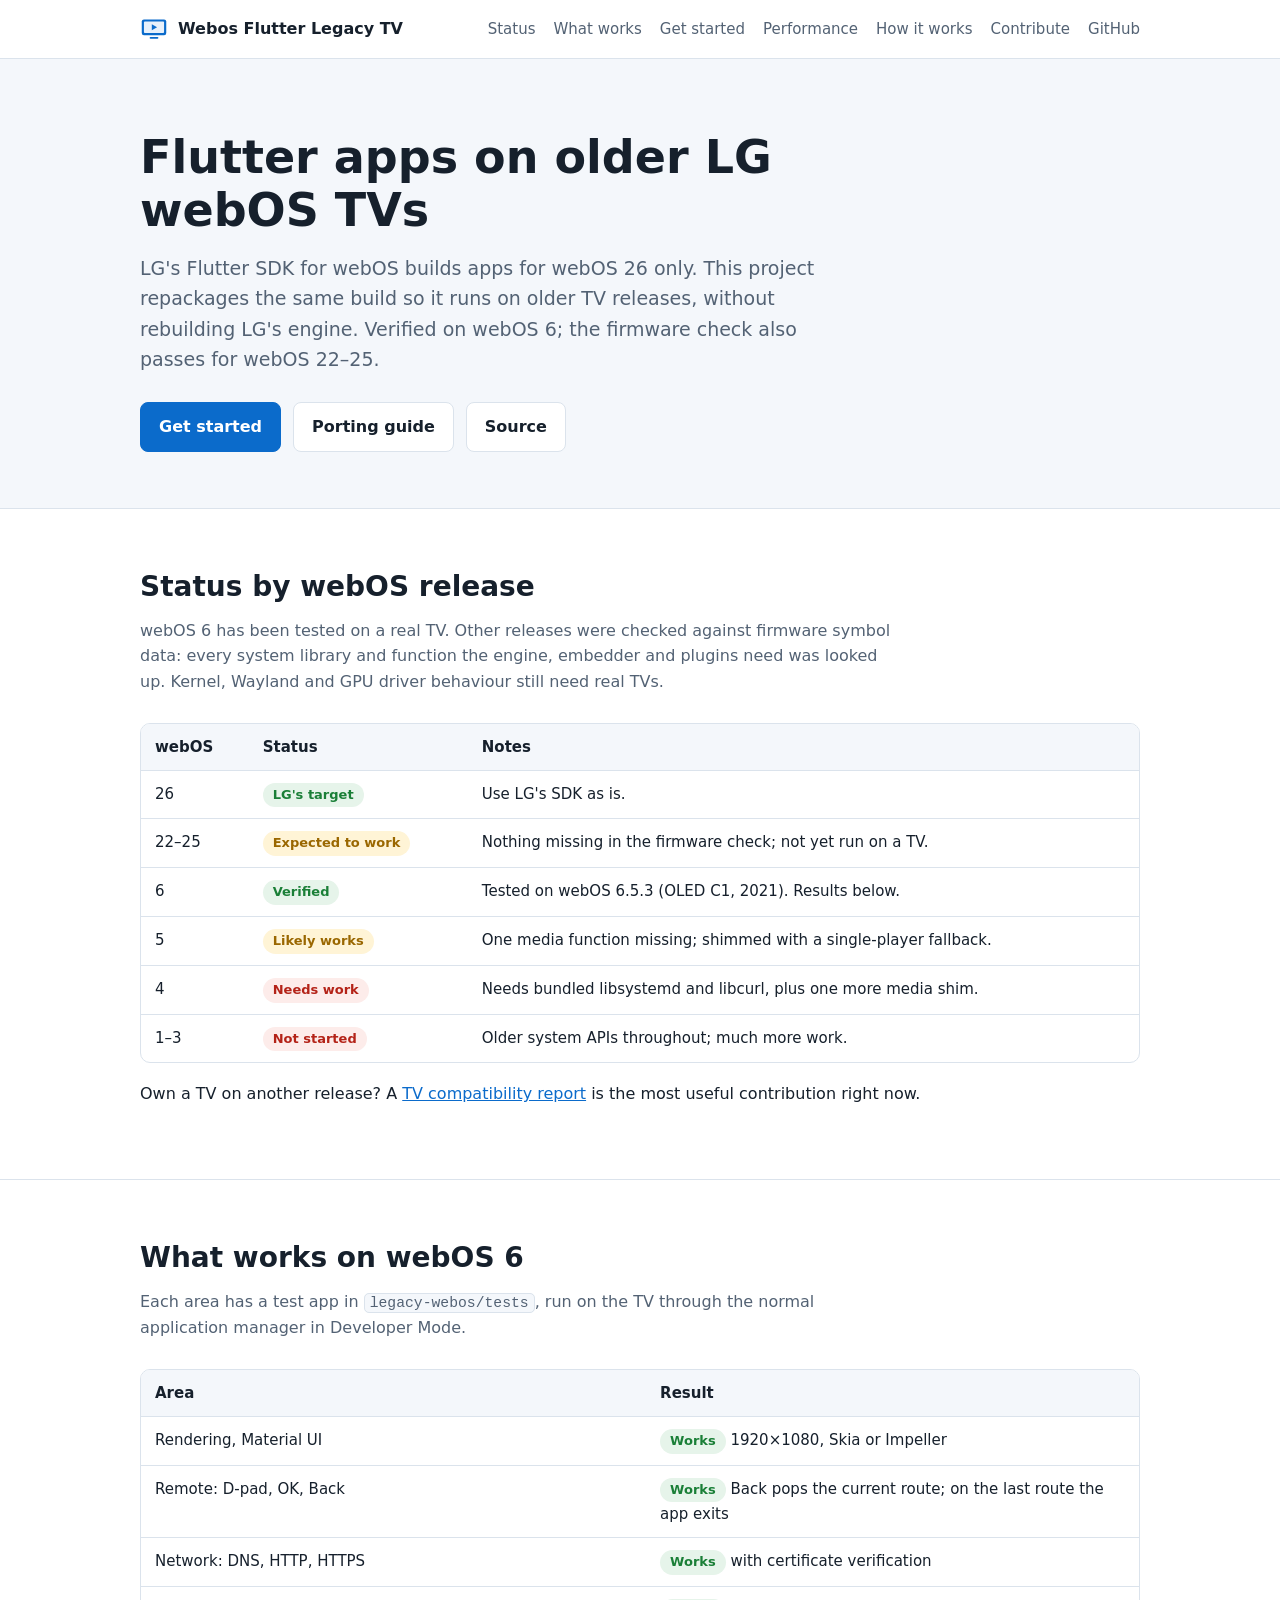
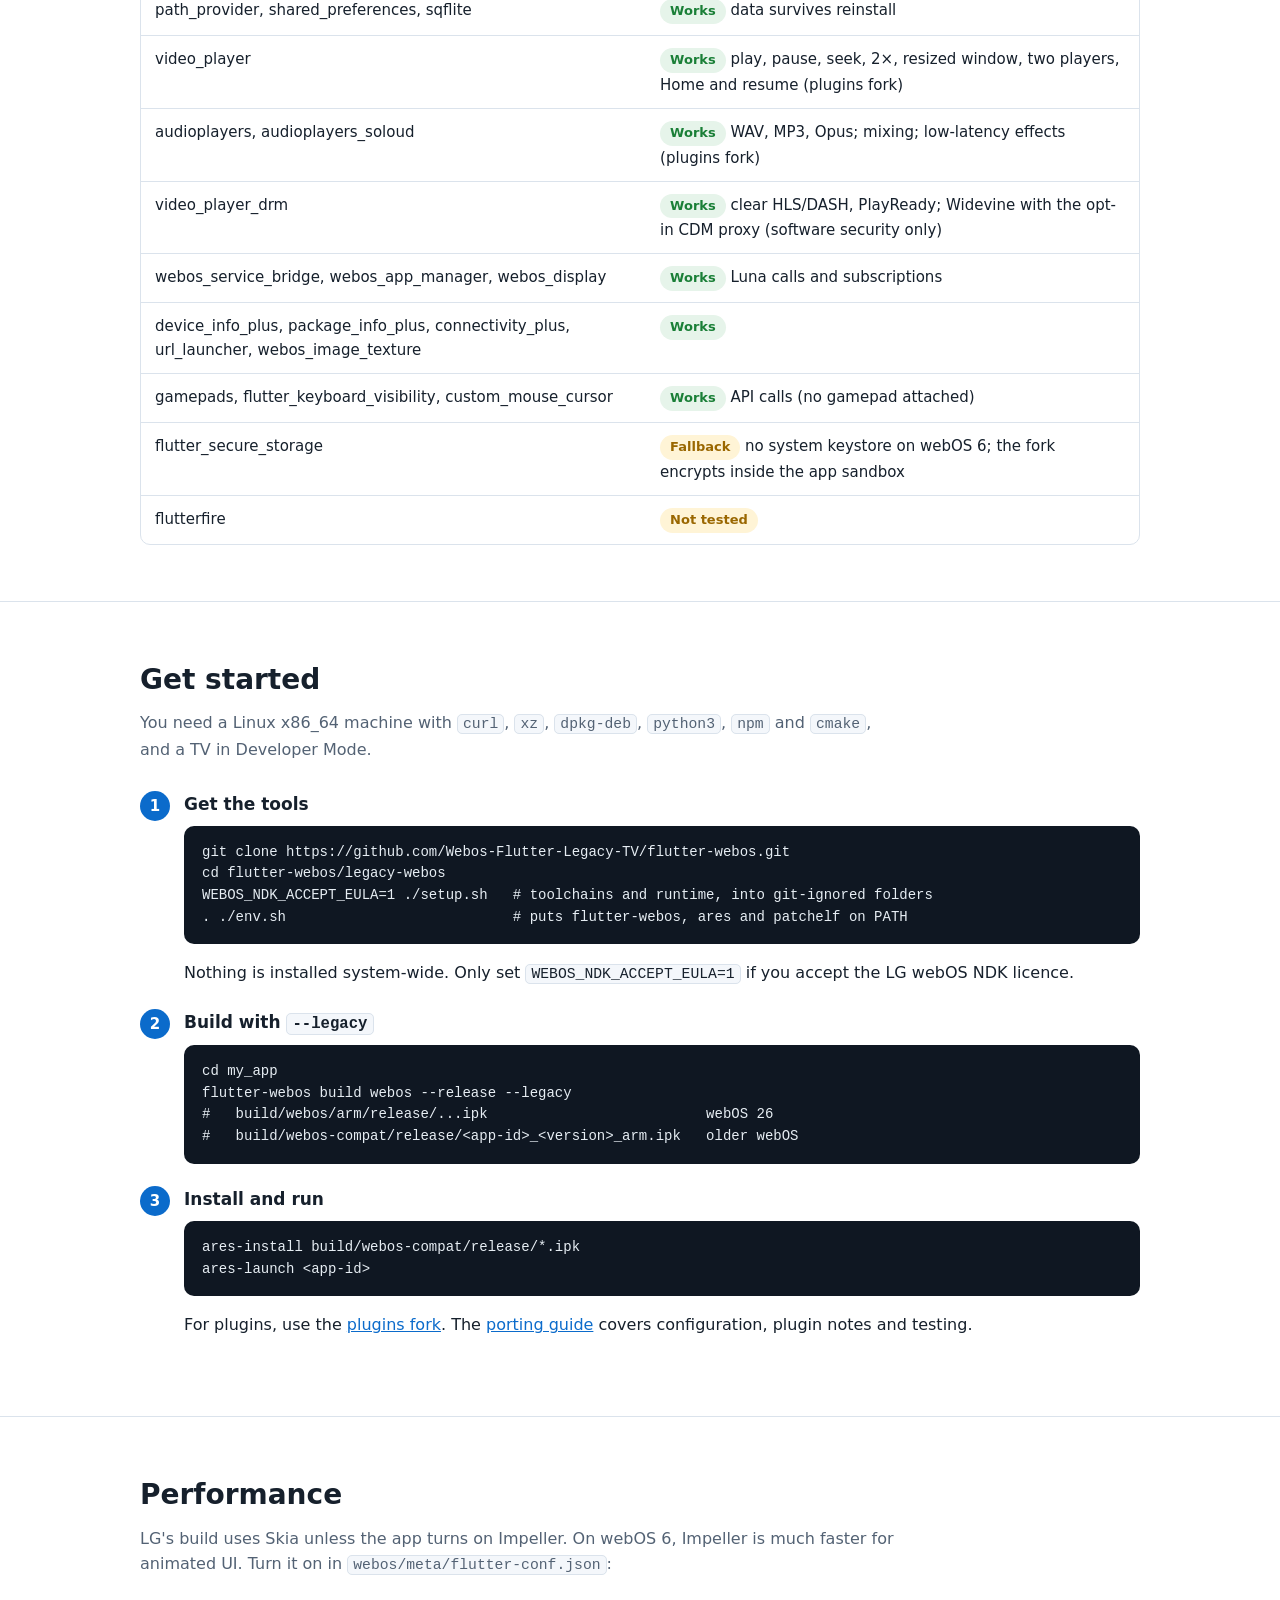
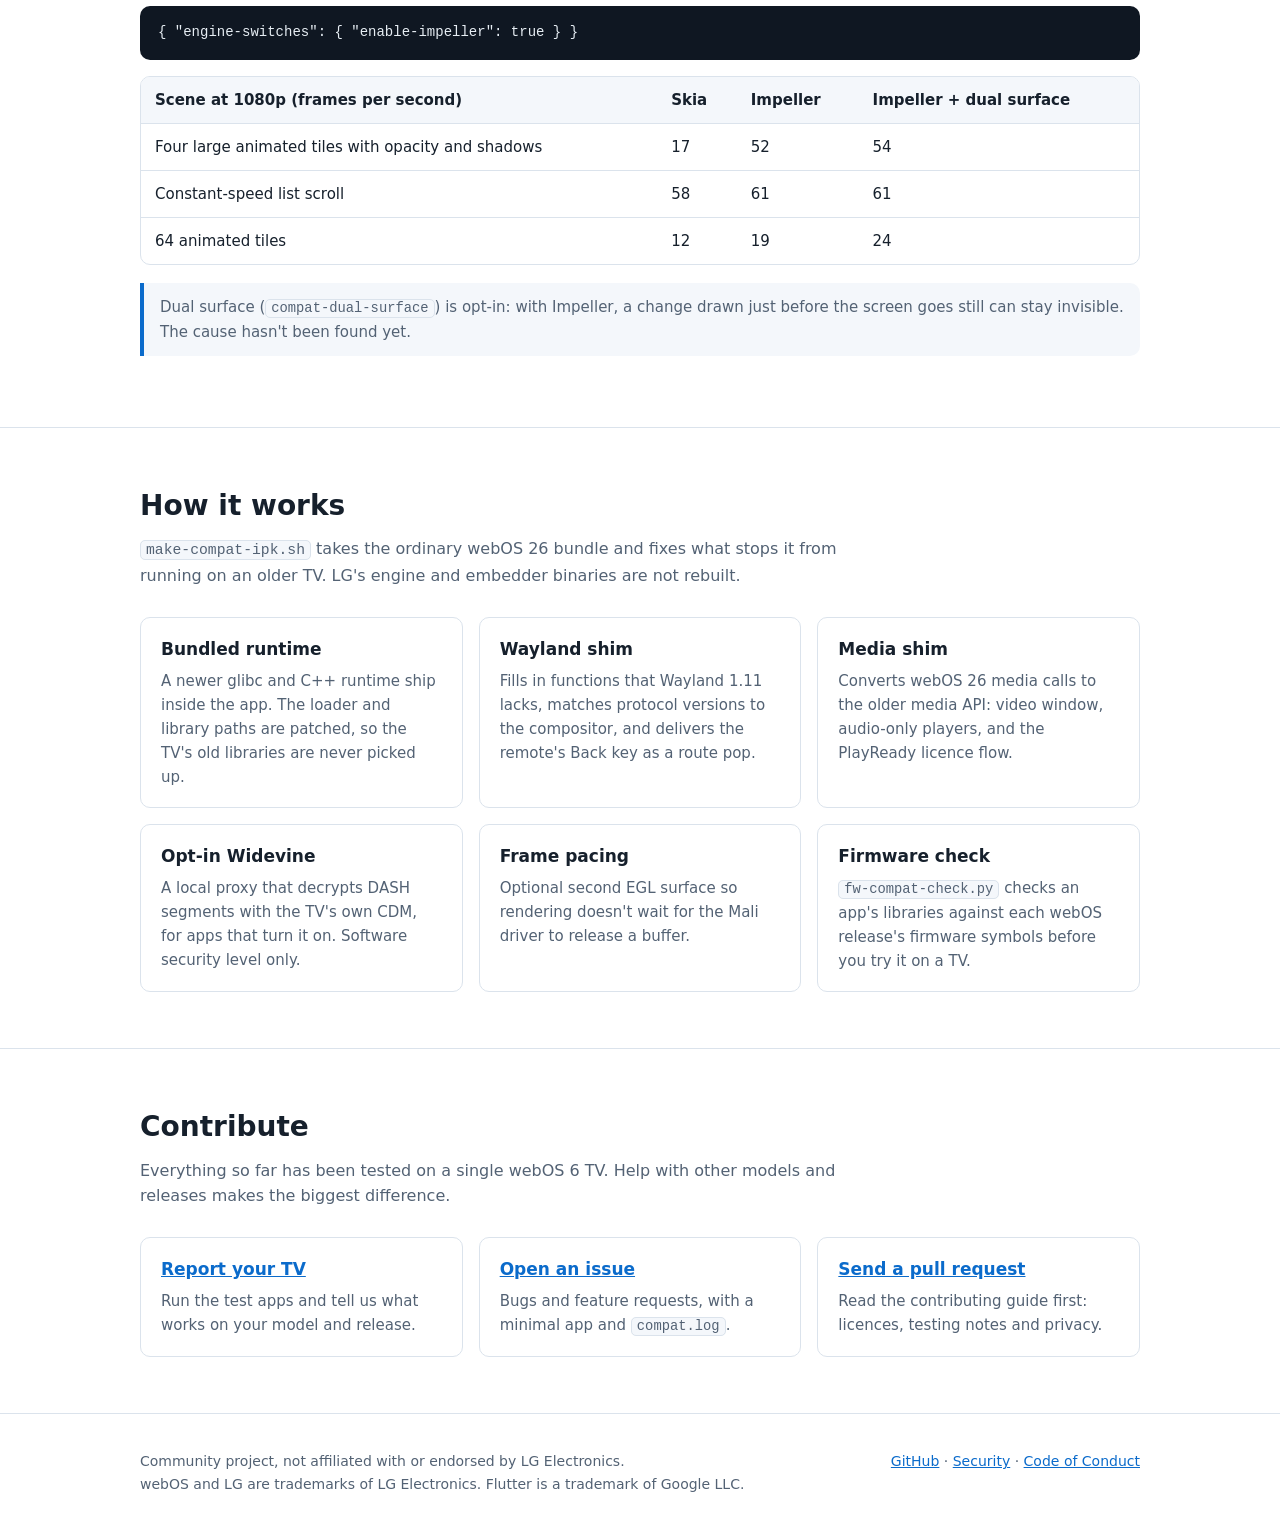
==== index.html @ 3dc72200 "Add organisation website Single static page (no build step) for GitHub Pages: status by webOS releas" ====
<!DOCTYPE html>
<html lang="en">
<head>
<meta charset="utf-8">
<meta name="viewport" content="width=device-width, initial-scale=1">
<title>Flutter on older LG webOS TVs · Webos Flutter Legacy TV</title>
<meta name="description" content="Run Flutter apps built with LG's flutter-webos SDK on older webOS TV releases, starting with webOS 6. Community project.">
<link rel="icon" href="favicon.svg" type="image/svg+xml">
<style>
  :root {
    --bg: #ffffff; --bg-alt: #f4f7fb; --fg: #16202c; --muted: #536274;
    --line: #dbe3ec; --accent: #0b6bcb; --accent-fg: #ffffff;
    --ok: #1a7f37; --ok-bg: #e6f4ea; --warn: #9a6700; --warn-bg: #fff4d6;
    --no: #b42318; --no-bg: #fdecea; --code-bg: #0f1722; --code-fg: #e6edf3;
    --radius: 10px;
  }
  @media (prefers-color-scheme: dark) {
    :root {
      --bg: #0f141a; --bg-alt: #151c24; --fg: #e6edf3; --muted: #9aa8b7;
      --line: #263241; --accent: #4ea1f3; --accent-fg: #0b1220;
      --ok: #56d364; --ok-bg: #12301b; --warn: #e3b341; --warn-bg: #33280c;
      --no: #ff7b72; --no-bg: #3a1513; --code-bg: #0a0f14;
    }
  }
  * { box-sizing: border-box; }
  html { scroll-behavior: smooth; }
  body { margin: 0; background: var(--bg); color: var(--fg);
    font: 16px/1.6 system-ui, -apple-system, "Segoe UI", Roboto, sans-serif; }
  a { color: var(--accent); }
  .wrap { max-width: 1040px; margin: 0 auto; padding: 0 20px; }
  header.top { position: sticky; top: 0; z-index: 10; background: var(--bg);
    border-bottom: 1px solid var(--line); }
  header.top .wrap { display: flex; align-items: center; gap: 20px; height: 58px; }
  .brand { display: flex; align-items: center; gap: 10px; font-weight: 700;
    color: var(--fg); text-decoration: none; }
  .brand img { width: 28px; height: 28px; }
  nav { margin-left: auto; display: flex; gap: 18px; flex-wrap: wrap; }
  nav a { color: var(--muted); text-decoration: none; font-size: 15px; }
  nav a:hover { color: var(--fg); }
  .hero { padding: 72px 0 56px; background: var(--bg-alt); border-bottom: 1px solid var(--line); }
  .hero h1 { font-size: clamp(30px, 5vw, 46px); line-height: 1.15; margin: 0 0 16px; max-width: 760px; }
  .hero p.lead { font-size: 19px; color: var(--muted); max-width: 720px; margin: 0 0 28px; }
  .btns { display: flex; gap: 12px; flex-wrap: wrap; }
  .btn { display: inline-block; padding: 11px 18px; border-radius: 8px; font-weight: 600;
    text-decoration: none; border: 1px solid var(--line); color: var(--fg); background: var(--bg); }
  .btn.primary { background: var(--accent); color: var(--accent-fg); border-color: var(--accent); }
  section { padding: 56px 0; border-bottom: 1px solid var(--line); }
  section h2 { font-size: 28px; margin: 0 0 8px; }
  section p.sub { color: var(--muted); margin: 0 0 28px; max-width: 760px; }
  .table { overflow-x: auto; border: 1px solid var(--line); border-radius: var(--radius); }
  table { border-collapse: collapse; width: 100%; font-size: 15px; }
  th, td { text-align: left; padding: 11px 14px; border-bottom: 1px solid var(--line); vertical-align: top; }
  th { background: var(--bg-alt); font-weight: 600; }
  tr:last-child td { border-bottom: 0; }
  td.num { font-variant-numeric: tabular-nums; }
  .pill { display: inline-block; padding: 2px 10px; border-radius: 999px; font-size: 13px;
    font-weight: 600; white-space: nowrap; }
  .pill.ok { color: var(--ok); background: var(--ok-bg); }
  .pill.warn { color: var(--warn); background: var(--warn-bg); }
  .pill.no { color: var(--no); background: var(--no-bg); }
  .grid { display: grid; gap: 16px; grid-template-columns: repeat(auto-fit, minmax(240px, 1fr)); }
  .card { border: 1px solid var(--line); border-radius: var(--radius); padding: 18px 20px; background: var(--bg); }
  .card h3 { margin: 0 0 6px; font-size: 17px; }
  .card p { margin: 0; color: var(--muted); font-size: 15px; }
  pre { background: var(--code-bg); color: var(--code-fg); padding: 16px 18px; border-radius: var(--radius);
    overflow-x: auto; font-size: 14px; line-height: 1.55; margin: 0 0 16px; }
  code { font-family: ui-monospace, SFMono-Regular, Menlo, Consolas, monospace; font-size: 0.92em; }
  p code, li code, td code { background: var(--bg-alt); border: 1px solid var(--line);
    padding: 1px 5px; border-radius: 5px; }
  pre code { background: none; border: 0; padding: 0; color: inherit; font-size: inherit; }
  .steps { counter-reset: s; list-style: none; padding: 0; margin: 0; }
  .steps > li { counter-increment: s; position: relative; padding-left: 44px; margin-bottom: 22px; }
  .steps > li::before { content: counter(s); position: absolute; left: 0; top: 0; width: 30px; height: 30px;
    border-radius: 50%; background: var(--accent); color: var(--accent-fg); font-weight: 700;
    display: flex; align-items: center; justify-content: center; font-size: 15px; }
  .steps h3 { margin: 2px 0 8px; font-size: 17px; }
  .note { border-left: 4px solid var(--accent); background: var(--bg-alt); padding: 12px 16px;
    border-radius: 0 var(--radius) var(--radius) 0; color: var(--muted); font-size: 15px; }
  footer { padding: 36px 0 48px; color: var(--muted); font-size: 14px; }
  footer .wrap { display: flex; flex-wrap: wrap; gap: 12px 28px; justify-content: space-between; }
  @media (max-width: 720px) { nav { display: none; } .hero { padding: 48px 0 40px; } }
</style>
</head>
<body>

<header class="top">
  <div class="wrap">
    <a class="brand" href="#"><img src="favicon.svg" alt="">Webos Flutter Legacy TV</a>
    <nav>
      <a href="#status">Status</a>
      <a href="#features">What works</a>
      <a href="#start">Get started</a>
      <a href="#performance">Performance</a>
      <a href="#how">How it works</a>
      <a href="#contribute">Contribute</a>
      <a href="https://github.com/Webos-Flutter-Legacy-TV">GitHub</a>
    </nav>
  </div>
</header>

<div class="hero">
  <div class="wrap">
    <h1>Flutter apps on older LG webOS TVs</h1>
    <p class="lead">LG's Flutter SDK for webOS builds apps for webOS&nbsp;26 only.
      This project repackages the same build so it runs on older TV releases,
      without rebuilding LG's engine. Verified on webOS&nbsp;6; the firmware
      check also passes for webOS&nbsp;22&ndash;25.</p>
    <div class="btns">
      <a class="btn primary" href="#start">Get started</a>
      <a class="btn" href="https://github.com/Webos-Flutter-Legacy-TV/flutter-webos/blob/main/legacy-webos/docs/PORTING-GUIDE.md">Porting guide</a>
      <a class="btn" href="https://github.com/Webos-Flutter-Legacy-TV/flutter-webos/tree/main/legacy-webos">Source</a>
    </div>
  </div>
</div>

<section id="status">
  <div class="wrap">
    <h2>Status by webOS release</h2>
    <p class="sub">webOS 6 has been tested on a real TV. Other releases were checked against
      firmware symbol data: every system library and function the engine, embedder and
      plugins need was looked up. Kernel, Wayland and GPU driver behaviour still need real TVs.</p>
    <div class="table">
      <table>
        <thead><tr><th>webOS</th><th>Status</th><th>Notes</th></tr></thead>
        <tbody>
          <tr><td>26</td><td><span class="pill ok">LG's target</span></td><td>Use LG's SDK as is.</td></tr>
          <tr><td>22&ndash;25</td><td><span class="pill warn">Expected to work</span></td><td>Nothing missing in the firmware check; not yet run on a TV.</td></tr>
          <tr><td>6</td><td><span class="pill ok">Verified</span></td><td>Tested on webOS 6.5.3 (OLED C1, 2021). Results below.</td></tr>
          <tr><td>5</td><td><span class="pill warn">Likely works</span></td><td>One media function missing; shimmed with a single-player fallback.</td></tr>
          <tr><td>4</td><td><span class="pill no">Needs work</span></td><td>Needs bundled libsystemd and libcurl, plus one more media shim.</td></tr>
          <tr><td>1&ndash;3</td><td><span class="pill no">Not started</span></td><td>Older system APIs throughout; much more work.</td></tr>
        </tbody>
      </table>
    </div>
    <p style="margin-top:18px">Own a TV on another release? A
      <a href="https://github.com/Webos-Flutter-Legacy-TV/flutter-webos/issues/new?template=tv_compat_report.yml">TV compatibility report</a>
      is the most useful contribution right now.</p>
  </div>
</section>

<section id="features">
  <div class="wrap">
    <h2>What works on webOS 6</h2>
    <p class="sub">Each area has a test app in <code>legacy-webos/tests</code>, run on the TV
      through the normal application manager in Developer Mode.</p>
    <div class="table">
      <table>
        <thead><tr><th>Area</th><th>Result</th></tr></thead>
        <tbody>
          <tr><td>Rendering, Material UI</td><td><span class="pill ok">Works</span> 1920&times;1080, Skia or Impeller</td></tr>
          <tr><td>Remote: D-pad, OK, Back</td><td><span class="pill ok">Works</span> Back pops the current route; on the last route the app exits</td></tr>
          <tr><td>Network: DNS, HTTP, HTTPS</td><td><span class="pill ok">Works</span> with certificate verification</td></tr>
          <tr><td>path_provider, shared_preferences, sqflite</td><td><span class="pill ok">Works</span> data survives reinstall</td></tr>
          <tr><td>video_player</td><td><span class="pill ok">Works</span> play, pause, seek, 2&times;, resized window, two players, Home and resume (plugins fork)</td></tr>
          <tr><td>audioplayers, audioplayers_soloud</td><td><span class="pill ok">Works</span> WAV, MP3, Opus; mixing; low-latency effects (plugins fork)</td></tr>
          <tr><td>video_player_drm</td><td><span class="pill ok">Works</span> clear HLS/DASH, PlayReady; Widevine with the opt-in CDM proxy (software security only)</td></tr>
          <tr><td>webos_service_bridge, webos_app_manager, webos_display</td><td><span class="pill ok">Works</span> Luna calls and subscriptions</td></tr>
          <tr><td>device_info_plus, package_info_plus, connectivity_plus, url_launcher, webos_image_texture</td><td><span class="pill ok">Works</span></td></tr>
          <tr><td>gamepads, flutter_keyboard_visibility, custom_mouse_cursor</td><td><span class="pill ok">Works</span> API calls (no gamepad attached)</td></tr>
          <tr><td>flutter_secure_storage</td><td><span class="pill warn">Fallback</span> no system keystore on webOS 6; the fork encrypts inside the app sandbox</td></tr>
          <tr><td>flutterfire</td><td><span class="pill warn">Not tested</span></td></tr>
        </tbody>
      </table>
    </div>
  </div>
</section>

<section id="start">
  <div class="wrap">
    <h2>Get started</h2>
    <p class="sub">You need a Linux x86_64 machine with <code>curl</code>, <code>xz</code>,
      <code>dpkg-deb</code>, <code>python3</code>, <code>npm</code> and <code>cmake</code>, and a TV in Developer Mode.</p>
    <ol class="steps">
      <li>
        <h3>Get the tools</h3>
<pre><code>git clone https://github.com/Webos-Flutter-Legacy-TV/flutter-webos.git
cd flutter-webos/legacy-webos
WEBOS_NDK_ACCEPT_EULA=1 ./setup.sh   # toolchains and runtime, into git-ignored folders
. ./env.sh                           # puts flutter-webos, ares and patchelf on PATH</code></pre>
        <p>Nothing is installed system-wide. Only set <code>WEBOS_NDK_ACCEPT_EULA=1</code> if you accept the LG webOS NDK licence.</p>
      </li>
      <li>
        <h3>Build with <code>--legacy</code></h3>
<pre><code>cd my_app
flutter-webos build webos --release --legacy
#   build/webos/arm/release/...ipk                          webOS 26
#   build/webos-compat/release/&lt;app-id&gt;_&lt;version&gt;_arm.ipk   older webOS</code></pre>
      </li>
      <li>
        <h3>Install and run</h3>
<pre><code>ares-install build/webos-compat/release/*.ipk
ares-launch &lt;app-id&gt;</code></pre>
        <p>For plugins, use the <a href="https://github.com/Webos-Flutter-Legacy-TV/plugins">plugins fork</a>. The
          <a href="https://github.com/Webos-Flutter-Legacy-TV/flutter-webos/blob/main/legacy-webos/docs/PORTING-GUIDE.md">porting guide</a>
          covers configuration, plugin notes and testing.</p>
      </li>
    </ol>
  </div>
</section>

<section id="performance">
  <div class="wrap">
    <h2>Performance</h2>
    <p class="sub">LG's build uses Skia unless the app turns on Impeller. On webOS 6, Impeller is much faster
      for animated UI. Turn it on in <code>webos/meta/flutter-conf.json</code>:</p>
<pre><code>{ "engine-switches": { "enable-impeller": true } }</code></pre>
    <div class="table">
      <table>
        <thead><tr><th>Scene at 1080p (frames per second)</th><th>Skia</th><th>Impeller</th><th>Impeller + dual surface</th></tr></thead>
        <tbody>
          <tr><td>Four large animated tiles with opacity and shadows</td><td class="num">17</td><td class="num">52</td><td class="num">54</td></tr>
          <tr><td>Constant-speed list scroll</td><td class="num">58</td><td class="num">61</td><td class="num">61</td></tr>
          <tr><td>64 animated tiles</td><td class="num">12</td><td class="num">19</td><td class="num">24</td></tr>
        </tbody>
      </table>
    </div>
    <p class="note" style="margin-top:18px">Dual surface (<code>compat-dual-surface</code>) is opt-in: with Impeller, a change drawn
      just before the screen goes still can stay invisible. The cause hasn't been found yet.</p>
  </div>
</section>

<section id="how">
  <div class="wrap">
    <h2>How it works</h2>
    <p class="sub"><code>make-compat-ipk.sh</code> takes the ordinary webOS 26 bundle and fixes what stops it
      from running on an older TV. LG's engine and embedder binaries are not rebuilt.</p>
    <div class="grid">
      <div class="card"><h3>Bundled runtime</h3><p>A newer glibc and C++ runtime ship inside the app. The loader and library paths are patched, so the TV's old libraries are never picked up.</p></div>
      <div class="card"><h3>Wayland shim</h3><p>Fills in functions that Wayland 1.11 lacks, matches protocol versions to the compositor, and delivers the remote's Back key as a route pop.</p></div>
      <div class="card"><h3>Media shim</h3><p>Converts webOS 26 media calls to the older media API: video window, audio-only players, and the PlayReady licence flow.</p></div>
      <div class="card"><h3>Opt-in Widevine</h3><p>A local proxy that decrypts DASH segments with the TV's own CDM, for apps that turn it on. Software security level only.</p></div>
      <div class="card"><h3>Frame pacing</h3><p>Optional second EGL surface so rendering doesn't wait for the Mali driver to release a buffer.</p></div>
      <div class="card"><h3>Firmware check</h3><p><code>fw-compat-check.py</code> checks an app's libraries against each webOS release's firmware symbols before you try it on a TV.</p></div>
    </div>
  </div>
</section>

<section id="contribute">
  <div class="wrap">
    <h2>Contribute</h2>
    <p class="sub">Everything so far has been tested on a single webOS 6 TV. Help with other models and releases makes the biggest difference.</p>
    <div class="grid">
      <div class="card"><h3><a href="https://github.com/Webos-Flutter-Legacy-TV/flutter-webos/issues/new?template=tv_compat_report.yml">Report your TV</a></h3><p>Run the test apps and tell us what works on your model and release.</p></div>
      <div class="card"><h3><a href="https://github.com/Webos-Flutter-Legacy-TV/flutter-webos/issues/new/choose">Open an issue</a></h3><p>Bugs and feature requests, with a minimal app and <code>compat.log</code>.</p></div>
      <div class="card"><h3><a href="https://github.com/Webos-Flutter-Legacy-TV/.github/blob/main/CONTRIBUTING.md">Send a pull request</a></h3><p>Read the contributing guide first: licences, testing notes and privacy.</p></div>
    </div>
  </div>
</section>

<footer>
  <div class="wrap">
    <div>Community project, not affiliated with or endorsed by LG Electronics.<br>
      webOS and LG are trademarks of LG Electronics. Flutter is a trademark of Google LLC.</div>
    <div><a href="https://github.com/Webos-Flutter-Legacy-TV">GitHub</a> &middot;
      <a href="https://github.com/Webos-Flutter-Legacy-TV/.github/blob/main/SECURITY.md">Security</a> &middot;
      <a href="https://github.com/Webos-Flutter-Legacy-TV/.github/blob/main/CODE_OF_CONDUCT.md">Code of Conduct</a></div>
  </div>
</footer>

</body>
</html>
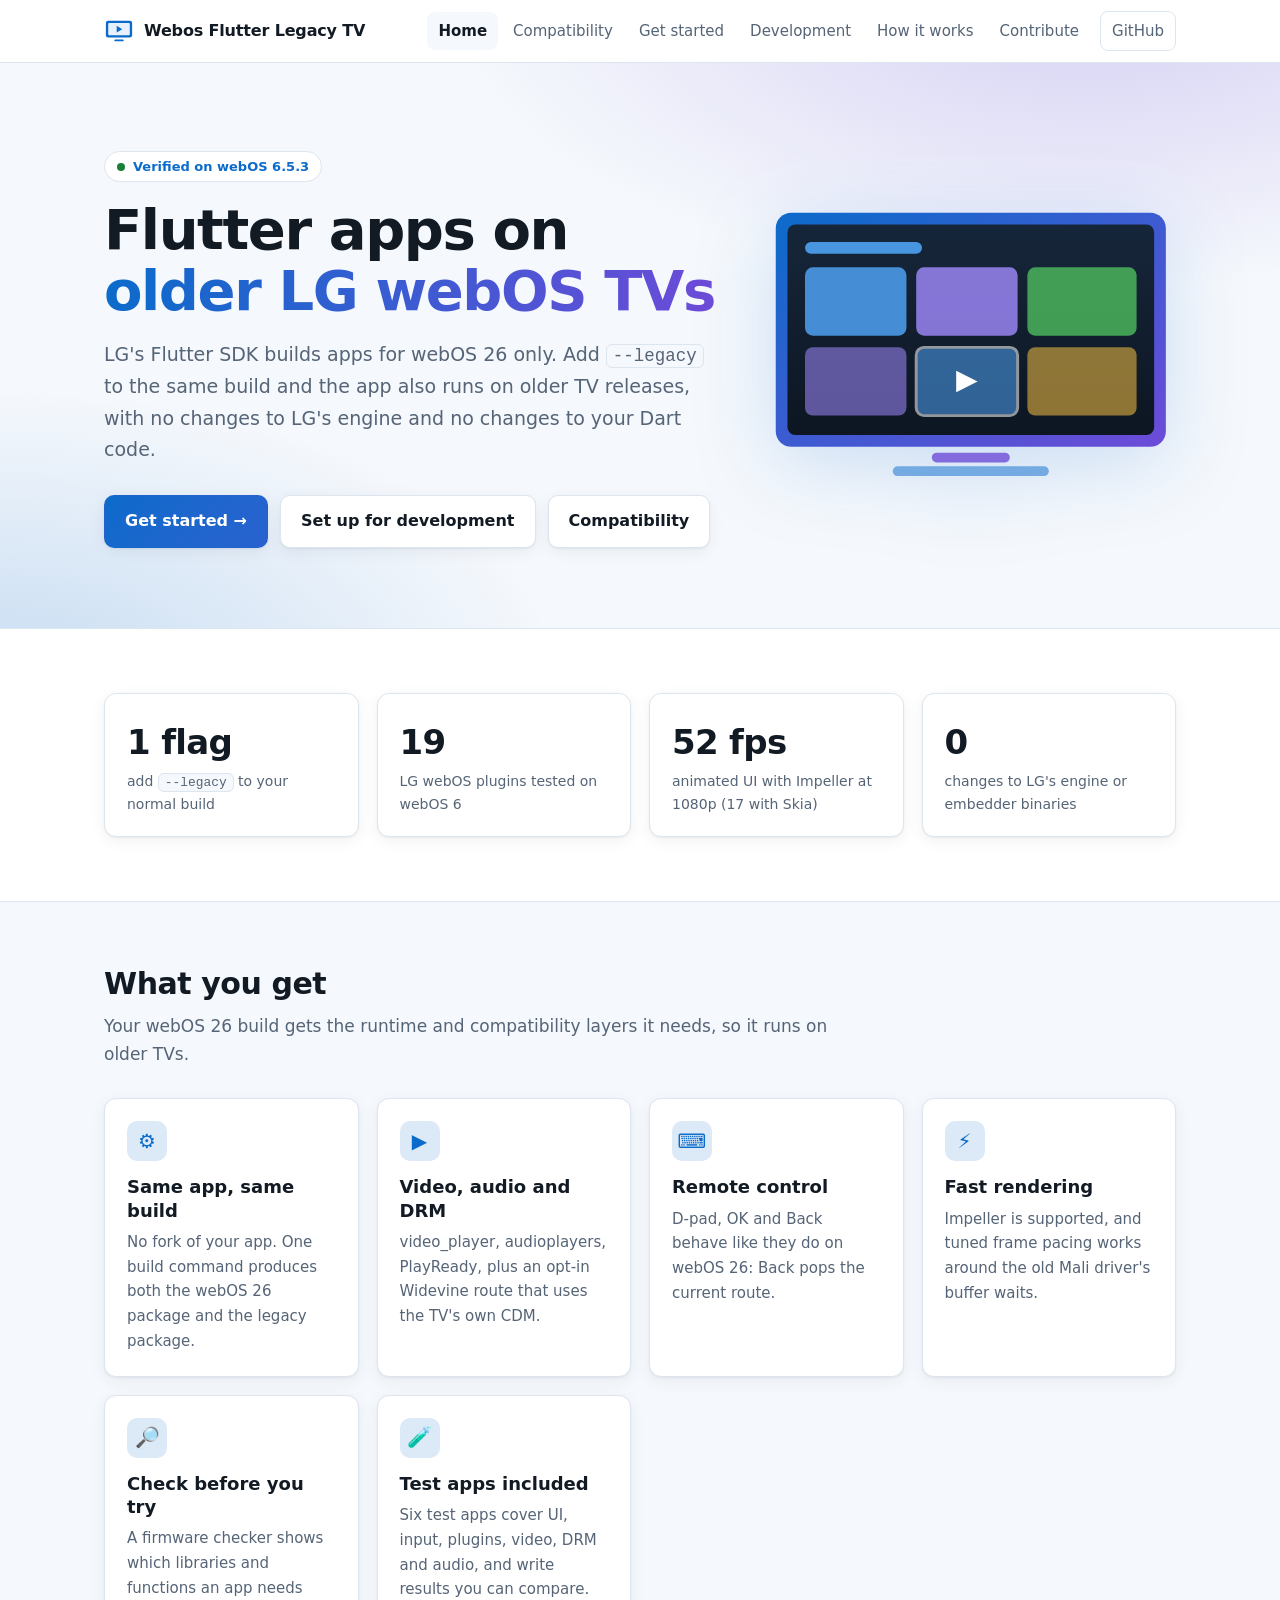
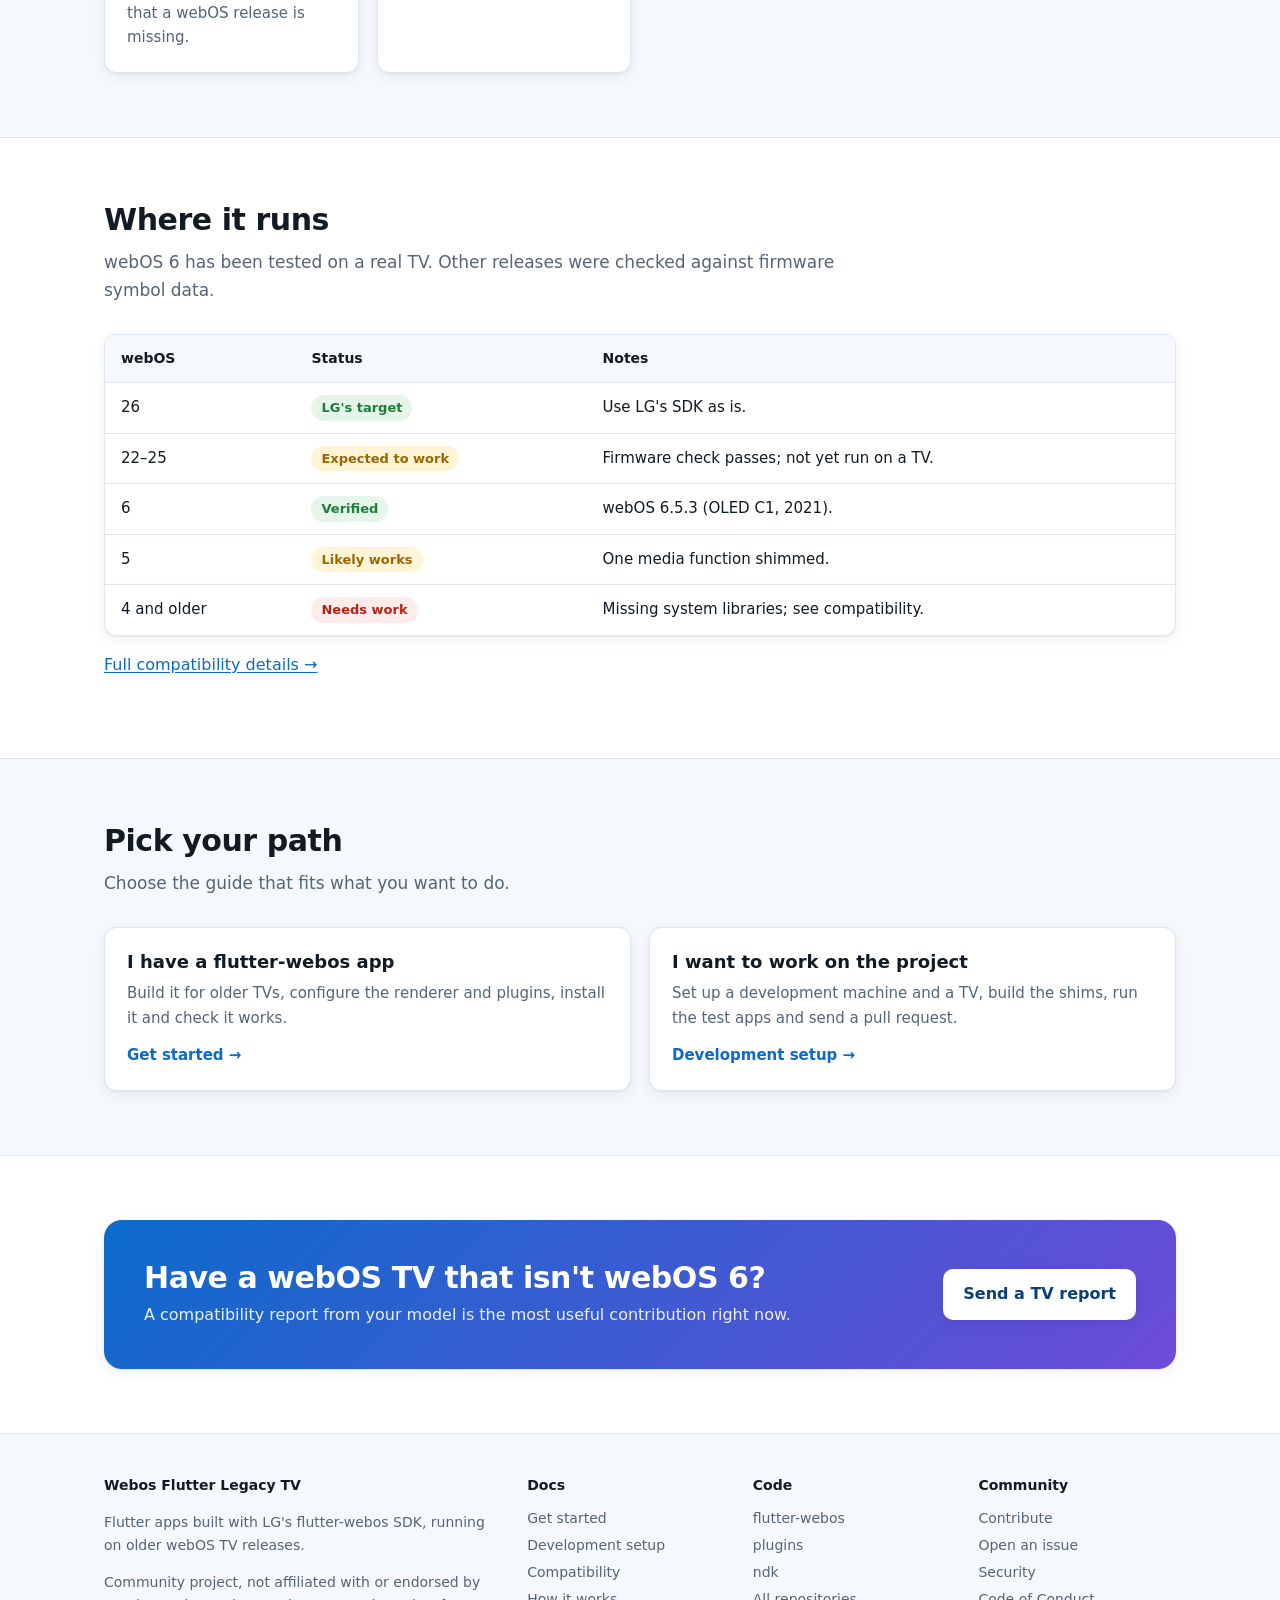
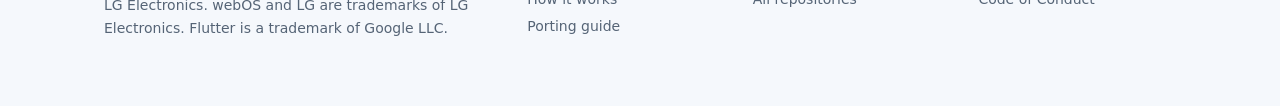
==== commit 0c12dedc: "Split the website into pages and add a development setup guide One long page was hard to navigate. T" ====
--- a/index.html
+++ b/index.html
@@ -3,259 +3,115 @@
 <head>
 <meta charset="utf-8">
 <meta name="viewport" content="width=device-width, initial-scale=1">
-<title>Flutter on older LG webOS TVs · Webos Flutter Legacy TV</title>
+<title>Webos Flutter Legacy TV: Flutter apps on older LG webOS TVs</title>
 <meta name="description" content="Run Flutter apps built with LG's flutter-webos SDK on older webOS TV releases, starting with webOS 6. Community project.">
-<link rel="icon" href="favicon.svg" type="image/svg+xml">
-<style>
-  :root {
-    --bg: #ffffff; --bg-alt: #f4f7fb; --fg: #16202c; --muted: #536274;
-    --line: #dbe3ec; --accent: #0b6bcb; --accent-fg: #ffffff;
-    --ok: #1a7f37; --ok-bg: #e6f4ea; --warn: #9a6700; --warn-bg: #fff4d6;
-    --no: #b42318; --no-bg: #fdecea; --code-bg: #0f1722; --code-fg: #e6edf3;
-    --radius: 10px;
-  }
-  @media (prefers-color-scheme: dark) {
-    :root {
-      --bg: #0f141a; --bg-alt: #151c24; --fg: #e6edf3; --muted: #9aa8b7;
-      --line: #263241; --accent: #4ea1f3; --accent-fg: #0b1220;
-      --ok: #56d364; --ok-bg: #12301b; --warn: #e3b341; --warn-bg: #33280c;
-      --no: #ff7b72; --no-bg: #3a1513; --code-bg: #0a0f14;
-    }
-  }
-  * { box-sizing: border-box; }
-  html { scroll-behavior: smooth; }
-  body { margin: 0; background: var(--bg); color: var(--fg);
-    font: 16px/1.6 system-ui, -apple-system, "Segoe UI", Roboto, sans-serif; }
-  a { color: var(--accent); }
-  .wrap { max-width: 1040px; margin: 0 auto; padding: 0 20px; }
-  header.top { position: sticky; top: 0; z-index: 10; background: var(--bg);
-    border-bottom: 1px solid var(--line); }
-  header.top .wrap { display: flex; align-items: center; gap: 20px; height: 58px; }
-  .brand { display: flex; align-items: center; gap: 10px; font-weight: 700;
-    color: var(--fg); text-decoration: none; }
-  .brand img { width: 28px; height: 28px; }
-  nav { margin-left: auto; display: flex; gap: 18px; flex-wrap: wrap; }
-  nav a { color: var(--muted); text-decoration: none; font-size: 15px; }
-  nav a:hover { color: var(--fg); }
-  .hero { padding: 72px 0 56px; background: var(--bg-alt); border-bottom: 1px solid var(--line); }
-  .hero h1 { font-size: clamp(30px, 5vw, 46px); line-height: 1.15; margin: 0 0 16px; max-width: 760px; }
-  .hero p.lead { font-size: 19px; color: var(--muted); max-width: 720px; margin: 0 0 28px; }
-  .btns { display: flex; gap: 12px; flex-wrap: wrap; }
-  .btn { display: inline-block; padding: 11px 18px; border-radius: 8px; font-weight: 600;
-    text-decoration: none; border: 1px solid var(--line); color: var(--fg); background: var(--bg); }
-  .btn.primary { background: var(--accent); color: var(--accent-fg); border-color: var(--accent); }
-  section { padding: 56px 0; border-bottom: 1px solid var(--line); }
-  section h2 { font-size: 28px; margin: 0 0 8px; }
-  section p.sub { color: var(--muted); margin: 0 0 28px; max-width: 760px; }
-  .table { overflow-x: auto; border: 1px solid var(--line); border-radius: var(--radius); }
-  table { border-collapse: collapse; width: 100%; font-size: 15px; }
-  th, td { text-align: left; padding: 11px 14px; border-bottom: 1px solid var(--line); vertical-align: top; }
-  th { background: var(--bg-alt); font-weight: 600; }
-  tr:last-child td { border-bottom: 0; }
-  td.num { font-variant-numeric: tabular-nums; }
-  .pill { display: inline-block; padding: 2px 10px; border-radius: 999px; font-size: 13px;
-    font-weight: 600; white-space: nowrap; }
-  .pill.ok { color: var(--ok); background: var(--ok-bg); }
-  .pill.warn { color: var(--warn); background: var(--warn-bg); }
-  .pill.no { color: var(--no); background: var(--no-bg); }
-  .grid { display: grid; gap: 16px; grid-template-columns: repeat(auto-fit, minmax(240px, 1fr)); }
-  .card { border: 1px solid var(--line); border-radius: var(--radius); padding: 18px 20px; background: var(--bg); }
-  .card h3 { margin: 0 0 6px; font-size: 17px; }
-  .card p { margin: 0; color: var(--muted); font-size: 15px; }
-  pre { background: var(--code-bg); color: var(--code-fg); padding: 16px 18px; border-radius: var(--radius);
-    overflow-x: auto; font-size: 14px; line-height: 1.55; margin: 0 0 16px; }
-  code { font-family: ui-monospace, SFMono-Regular, Menlo, Consolas, monospace; font-size: 0.92em; }
-  p code, li code, td code { background: var(--bg-alt); border: 1px solid var(--line);
-    padding: 1px 5px; border-radius: 5px; }
-  pre code { background: none; border: 0; padding: 0; color: inherit; font-size: inherit; }
-  .steps { counter-reset: s; list-style: none; padding: 0; margin: 0; }
-  .steps > li { counter-increment: s; position: relative; padding-left: 44px; margin-bottom: 22px; }
-  .steps > li::before { content: counter(s); position: absolute; left: 0; top: 0; width: 30px; height: 30px;
-    border-radius: 50%; background: var(--accent); color: var(--accent-fg); font-weight: 700;
-    display: flex; align-items: center; justify-content: center; font-size: 15px; }
-  .steps h3 { margin: 2px 0 8px; font-size: 17px; }
-  .note { border-left: 4px solid var(--accent); background: var(--bg-alt); padding: 12px 16px;
-    border-radius: 0 var(--radius) var(--radius) 0; color: var(--muted); font-size: 15px; }
-  footer { padding: 36px 0 48px; color: var(--muted); font-size: 14px; }
-  footer .wrap { display: flex; flex-wrap: wrap; gap: 12px 28px; justify-content: space-between; }
-  @media (max-width: 720px) { nav { display: none; } .hero { padding: 48px 0 40px; } }
-</style>
+<link rel="icon" href="assets/logo.svg" type="image/svg+xml">
+<link rel="stylesheet" href="assets/site.css">
 </head>
 <body>
-
-<header class="top">
-  <div class="wrap">
-    <a class="brand" href="#"><img src="favicon.svg" alt="">Webos Flutter Legacy TV</a>
-    <nav>
-      <a href="#status">Status</a>
-      <a href="#features">What works</a>
-      <a href="#start">Get started</a>
-      <a href="#performance">Performance</a>
-      <a href="#how">How it works</a>
-      <a href="#contribute">Contribute</a>
-      <a href="https://github.com/Webos-Flutter-Legacy-TV">GitHub</a>
-    </nav>
-  </div>
-</header>
+<header class="top"></header>
 
 <div class="hero">
   <div class="wrap">
-    <h1>Flutter apps on older LG webOS TVs</h1>
-    <p class="lead">LG's Flutter SDK for webOS builds apps for webOS&nbsp;26 only.
-      This project repackages the same build so it runs on older TV releases,
-      without rebuilding LG's engine. Verified on webOS&nbsp;6; the firmware
-      check also passes for webOS&nbsp;22&ndash;25.</p>
-    <div class="btns">
-      <a class="btn primary" href="#start">Get started</a>
-      <a class="btn" href="https://github.com/Webos-Flutter-Legacy-TV/flutter-webos/blob/main/legacy-webos/docs/PORTING-GUIDE.md">Porting guide</a>
-      <a class="btn" href="https://github.com/Webos-Flutter-Legacy-TV/flutter-webos/tree/main/legacy-webos">Source</a>
+    <div>
+      <span class="eyebrow"><span class="dot"></span>Verified on webOS 6.5.3</span>
+      <h1>Flutter apps on <span class="grad">older LG webOS TVs</span></h1>
+      <p class="lead">LG's Flutter SDK builds apps for webOS&nbsp;26 only. Add <code>--legacy</code> to the same build and
+        the app also runs on older TV releases, with no changes to LG's engine and no changes to your Dart code.</p>
+      <div class="btns">
+        <a class="btn primary" href="get-started.html">Get started &rarr;</a>
+        <a class="btn" href="development.html">Set up for development</a>
+        <a class="btn" href="compatibility.html">Compatibility</a>
+      </div>
     </div>
+    <svg class="hero-art" viewBox="0 0 420 300" role="img" aria-label="A TV showing an app">
+      <defs>
+        <linearGradient id="g1" x1="0" y1="0" x2="1" y2="1"><stop offset="0" stop-color="#0b6bcb"/><stop offset="1" stop-color="#6d4bd8"/></linearGradient>
+        <linearGradient id="g2" x1="0" y1="0" x2="0" y2="1"><stop offset="0" stop-color="#16263a"/><stop offset="1" stop-color="#0d1622"/></linearGradient>
+      </defs>
+      <rect x="10" y="10" width="400" height="240" rx="16" fill="url(#g1)"/>
+      <rect x="22" y="22" width="376" height="216" rx="8" fill="url(#g2)"/>
+      <rect x="40" y="40" width="120" height="12" rx="6" fill="#4ea1f3" opacity=".9"/>
+      <rect x="40" y="66" width="104" height="70" rx="8" fill="#4ea1f3" opacity=".85"/>
+      <rect x="154" y="66" width="104" height="70" rx="8" fill="#a28bff" opacity=".8"/>
+      <rect x="268" y="66" width="112" height="70" rx="8" fill="#56d364" opacity=".7"/>
+      <rect x="40" y="148" width="104" height="70" rx="8" fill="#a28bff" opacity=".55"/>
+      <rect x="154" y="148" width="104" height="70" rx="8" fill="#4ea1f3" opacity=".55" stroke="#fff" stroke-width="3"/>
+      <rect x="268" y="148" width="112" height="70" rx="8" fill="#e3b341" opacity=".6"/>
+      <path d="M195 172l22 11-22 11z" fill="#fff"/>
+      <rect x="170" y="256" width="80" height="10" rx="5" fill="#6d4bd8" opacity=".8"/>
+      <rect x="130" y="270" width="160" height="10" rx="5" fill="#0b6bcb" opacity=".5"/>
+    </svg>
   </div>
 </div>
 
-<section id="status">
+<section>
   <div class="wrap">
-    <h2>Status by webOS release</h2>
-    <p class="sub">webOS 6 has been tested on a real TV. Other releases were checked against
-      firmware symbol data: every system library and function the engine, embedder and
-      plugins need was looked up. Kernel, Wayland and GPU driver behaviour still need real TVs.</p>
+    <div class="stats">
+      <div class="stat"><div class="n">1 flag</div><div class="l">add <code>--legacy</code> to your normal build</div></div>
+      <div class="stat"><div class="n">19</div><div class="l">LG webOS plugins tested on webOS&nbsp;6</div></div>
+      <div class="stat"><div class="n">52 fps</div><div class="l">animated UI with Impeller at 1080p (17 with Skia)</div></div>
+      <div class="stat"><div class="n">0</div><div class="l">changes to LG's engine or embedder binaries</div></div>
+    </div>
+  </div>
+</section>
+
+<section class="alt">
+  <div class="wrap">
+    <h2>What you get</h2>
+    <p class="sub">Your webOS&nbsp;26 build gets the runtime and compatibility layers it needs, so it runs on older TVs.</p>
+    <div class="grid">
+      <div class="card"><div class="icon">&#9881;</div><h3>Same app, same build</h3><p>No fork of your app. One build command produces both the webOS&nbsp;26 package and the legacy package.</p></div>
+      <div class="card"><div class="icon">&#9654;</div><h3>Video, audio and DRM</h3><p>video_player, audioplayers, PlayReady, plus an opt-in Widevine route that uses the TV's own CDM.</p></div>
+      <div class="card"><div class="icon">&#9000;</div><h3>Remote control</h3><p>D-pad, OK and Back behave like they do on webOS&nbsp;26: Back pops the current route.</p></div>
+      <div class="card"><div class="icon">&#9889;</div><h3>Fast rendering</h3><p>Impeller is supported, and tuned frame pacing works around the old Mali driver's buffer waits.</p></div>
+      <div class="card"><div class="icon">&#128270;</div><h3>Check before you try</h3><p>A firmware checker shows which libraries and functions an app needs that a webOS release is missing.</p></div>
+      <div class="card"><div class="icon">&#129514;</div><h3>Test apps included</h3><p>Six test apps cover UI, input, plugins, video, DRM and audio, and write results you can compare.</p></div>
+    </div>
+  </div>
+</section>
+
+<section>
+  <div class="wrap">
+    <h2>Where it runs</h2>
+    <p class="sub">webOS&nbsp;6 has been tested on a real TV. Other releases were checked against firmware symbol data.</p>
     <div class="table">
       <table>
         <thead><tr><th>webOS</th><th>Status</th><th>Notes</th></tr></thead>
         <tbody>
           <tr><td>26</td><td><span class="pill ok">LG's target</span></td><td>Use LG's SDK as is.</td></tr>
-          <tr><td>22&ndash;25</td><td><span class="pill warn">Expected to work</span></td><td>Nothing missing in the firmware check; not yet run on a TV.</td></tr>
-          <tr><td>6</td><td><span class="pill ok">Verified</span></td><td>Tested on webOS 6.5.3 (OLED C1, 2021). Results below.</td></tr>
-          <tr><td>5</td><td><span class="pill warn">Likely works</span></td><td>One media function missing; shimmed with a single-player fallback.</td></tr>
-          <tr><td>4</td><td><span class="pill no">Needs work</span></td><td>Needs bundled libsystemd and libcurl, plus one more media shim.</td></tr>
-          <tr><td>1&ndash;3</td><td><span class="pill no">Not started</span></td><td>Older system APIs throughout; much more work.</td></tr>
+          <tr><td>22&ndash;25</td><td><span class="pill warn">Expected to work</span></td><td>Firmware check passes; not yet run on a TV.</td></tr>
+          <tr><td>6</td><td><span class="pill ok">Verified</span></td><td>webOS 6.5.3 (OLED C1, 2021).</td></tr>
+          <tr><td>5</td><td><span class="pill warn">Likely works</span></td><td>One media function shimmed.</td></tr>
+          <tr><td>4 and older</td><td><span class="pill no">Needs work</span></td><td>Missing system libraries; see compatibility.</td></tr>
         </tbody>
       </table>
     </div>
-    <p style="margin-top:18px">Own a TV on another release? A
-      <a href="https://github.com/Webos-Flutter-Legacy-TV/flutter-webos/issues/new?template=tv_compat_report.yml">TV compatibility report</a>
-      is the most useful contribution right now.</p>
+    <p style="margin-top:16px"><a href="compatibility.html">Full compatibility details &rarr;</a></p>
   </div>
 </section>
 
-<section id="features">
+<section class="alt">
   <div class="wrap">
-    <h2>What works on webOS 6</h2>
-    <p class="sub">Each area has a test app in <code>legacy-webos/tests</code>, run on the TV
-      through the normal application manager in Developer Mode.</p>
-    <div class="table">
-      <table>
-        <thead><tr><th>Area</th><th>Result</th></tr></thead>
-        <tbody>
-          <tr><td>Rendering, Material UI</td><td><span class="pill ok">Works</span> 1920&times;1080, Skia or Impeller</td></tr>
-          <tr><td>Remote: D-pad, OK, Back</td><td><span class="pill ok">Works</span> Back pops the current route; on the last route the app exits</td></tr>
-          <tr><td>Network: DNS, HTTP, HTTPS</td><td><span class="pill ok">Works</span> with certificate verification</td></tr>
-          <tr><td>path_provider, shared_preferences, sqflite</td><td><span class="pill ok">Works</span> data survives reinstall</td></tr>
-          <tr><td>video_player</td><td><span class="pill ok">Works</span> play, pause, seek, 2&times;, resized window, two players, Home and resume (plugins fork)</td></tr>
-          <tr><td>audioplayers, audioplayers_soloud</td><td><span class="pill ok">Works</span> WAV, MP3, Opus; mixing; low-latency effects (plugins fork)</td></tr>
-          <tr><td>video_player_drm</td><td><span class="pill ok">Works</span> clear HLS/DASH, PlayReady; Widevine with the opt-in CDM proxy (software security only)</td></tr>
-          <tr><td>webos_service_bridge, webos_app_manager, webos_display</td><td><span class="pill ok">Works</span> Luna calls and subscriptions</td></tr>
-          <tr><td>device_info_plus, package_info_plus, connectivity_plus, url_launcher, webos_image_texture</td><td><span class="pill ok">Works</span></td></tr>
-          <tr><td>gamepads, flutter_keyboard_visibility, custom_mouse_cursor</td><td><span class="pill ok">Works</span> API calls (no gamepad attached)</td></tr>
-          <tr><td>flutter_secure_storage</td><td><span class="pill warn">Fallback</span> no system keystore on webOS 6; the fork encrypts inside the app sandbox</td></tr>
-          <tr><td>flutterfire</td><td><span class="pill warn">Not tested</span></td></tr>
-        </tbody>
-      </table>
+    <h2>Pick your path</h2>
+    <p class="sub">Choose the guide that fits what you want to do.</p>
+    <div class="grid two">
+      <a class="card" href="get-started.html"><h3>I have a flutter-webos app</h3><p>Build it for older TVs, configure the renderer and plugins, install it and check it works.</p><span class="more">Get started &rarr;</span></a>
+      <a class="card" href="development.html"><h3>I want to work on the project</h3><p>Set up a development machine and a TV, build the shims, run the test apps and send a pull request.</p><span class="more">Development setup &rarr;</span></a>
     </div>
   </div>
 </section>
 
-<section id="start">
+<section>
   <div class="wrap">
-    <h2>Get started</h2>
-    <p class="sub">You need a Linux x86_64 machine with <code>curl</code>, <code>xz</code>,
-      <code>dpkg-deb</code>, <code>python3</code>, <code>npm</code> and <code>cmake</code>, and a TV in Developer Mode.</p>
-    <ol class="steps">
-      <li>
-        <h3>Get the tools</h3>
-<pre><code>git clone https://github.com/Webos-Flutter-Legacy-TV/flutter-webos.git
-cd flutter-webos/legacy-webos
-WEBOS_NDK_ACCEPT_EULA=1 ./setup.sh   # toolchains and runtime, into git-ignored folders
-. ./env.sh                           # puts flutter-webos, ares and patchelf on PATH</code></pre>
-        <p>Nothing is installed system-wide. Only set <code>WEBOS_NDK_ACCEPT_EULA=1</code> if you accept the LG webOS NDK licence.</p>
-      </li>
-      <li>
-        <h3>Build with <code>--legacy</code></h3>
-<pre><code>cd my_app
-flutter-webos build webos --release --legacy
-#   build/webos/arm/release/...ipk                          webOS 26
-#   build/webos-compat/release/&lt;app-id&gt;_&lt;version&gt;_arm.ipk   older webOS</code></pre>
-      </li>
-      <li>
-        <h3>Install and run</h3>
-<pre><code>ares-install build/webos-compat/release/*.ipk
-ares-launch &lt;app-id&gt;</code></pre>
-        <p>For plugins, use the <a href="https://github.com/Webos-Flutter-Legacy-TV/plugins">plugins fork</a>. The
-          <a href="https://github.com/Webos-Flutter-Legacy-TV/flutter-webos/blob/main/legacy-webos/docs/PORTING-GUIDE.md">porting guide</a>
-          covers configuration, plugin notes and testing.</p>
-      </li>
-    </ol>
-  </div>
-</section>
-
-<section id="performance">
-  <div class="wrap">
-    <h2>Performance</h2>
-    <p class="sub">LG's build uses Skia unless the app turns on Impeller. On webOS 6, Impeller is much faster
-      for animated UI. Turn it on in <code>webos/meta/flutter-conf.json</code>:</p>
-<pre><code>{ "engine-switches": { "enable-impeller": true } }</code></pre>
-    <div class="table">
-      <table>
-        <thead><tr><th>Scene at 1080p (frames per second)</th><th>Skia</th><th>Impeller</th><th>Impeller + dual surface</th></tr></thead>
-        <tbody>
-          <tr><td>Four large animated tiles with opacity and shadows</td><td class="num">17</td><td class="num">52</td><td class="num">54</td></tr>
-          <tr><td>Constant-speed list scroll</td><td class="num">58</td><td class="num">61</td><td class="num">61</td></tr>
-          <tr><td>64 animated tiles</td><td class="num">12</td><td class="num">19</td><td class="num">24</td></tr>
-        </tbody>
-      </table>
-    </div>
-    <p class="note" style="margin-top:18px">Dual surface (<code>compat-dual-surface</code>) is opt-in: with Impeller, a change drawn
-      just before the screen goes still can stay invisible. The cause hasn't been found yet.</p>
-  </div>
-</section>
-
-<section id="how">
-  <div class="wrap">
-    <h2>How it works</h2>
-    <p class="sub"><code>make-compat-ipk.sh</code> takes the ordinary webOS 26 bundle and fixes what stops it
-      from running on an older TV. LG's engine and embedder binaries are not rebuilt.</p>
-    <div class="grid">
-      <div class="card"><h3>Bundled runtime</h3><p>A newer glibc and C++ runtime ship inside the app. The loader and library paths are patched, so the TV's old libraries are never picked up.</p></div>
-      <div class="card"><h3>Wayland shim</h3><p>Fills in functions that Wayland 1.11 lacks, matches protocol versions to the compositor, and delivers the remote's Back key as a route pop.</p></div>
-      <div class="card"><h3>Media shim</h3><p>Converts webOS 26 media calls to the older media API: video window, audio-only players, and the PlayReady licence flow.</p></div>
-      <div class="card"><h3>Opt-in Widevine</h3><p>A local proxy that decrypts DASH segments with the TV's own CDM, for apps that turn it on. Software security level only.</p></div>
-      <div class="card"><h3>Frame pacing</h3><p>Optional second EGL surface so rendering doesn't wait for the Mali driver to release a buffer.</p></div>
-      <div class="card"><h3>Firmware check</h3><p><code>fw-compat-check.py</code> checks an app's libraries against each webOS release's firmware symbols before you try it on a TV.</p></div>
+    <div class="cta">
+      <div><h2>Have a webOS TV that isn't webOS 6?</h2><p>A compatibility report from your model is the most useful contribution right now.</p></div>
+      <a class="btn" href="https://github.com/Webos-Flutter-Legacy-TV/flutter-webos/issues/new?template=tv_compat_report.yml">Send a TV report</a>
     </div>
   </div>
 </section>
 
-<section id="contribute">
-  <div class="wrap">
-    <h2>Contribute</h2>
-    <p class="sub">Everything so far has been tested on a single webOS 6 TV. Help with other models and releases makes the biggest difference.</p>
-    <div class="grid">
-      <div class="card"><h3><a href="https://github.com/Webos-Flutter-Legacy-TV/flutter-webos/issues/new?template=tv_compat_report.yml">Report your TV</a></h3><p>Run the test apps and tell us what works on your model and release.</p></div>
-      <div class="card"><h3><a href="https://github.com/Webos-Flutter-Legacy-TV/flutter-webos/issues/new/choose">Open an issue</a></h3><p>Bugs and feature requests, with a minimal app and <code>compat.log</code>.</p></div>
-      <div class="card"><h3><a href="https://github.com/Webos-Flutter-Legacy-TV/.github/blob/main/CONTRIBUTING.md">Send a pull request</a></h3><p>Read the contributing guide first: licences, testing notes and privacy.</p></div>
-    </div>
-  </div>
-</section>
-
-<footer>
-  <div class="wrap">
-    <div>Community project, not affiliated with or endorsed by LG Electronics.<br>
-      webOS and LG are trademarks of LG Electronics. Flutter is a trademark of Google LLC.</div>
-    <div><a href="https://github.com/Webos-Flutter-Legacy-TV">GitHub</a> &middot;
-      <a href="https://github.com/Webos-Flutter-Legacy-TV/.github/blob/main/SECURITY.md">Security</a> &middot;
-      <a href="https://github.com/Webos-Flutter-Legacy-TV/.github/blob/main/CODE_OF_CONDUCT.md">Code of Conduct</a></div>
-  </div>
-</footer>
-
+<footer></footer>
+<script src="assets/site.js"></script>
 </body>
 </html>
--- a/assets/site.css
+++ b/assets/site.css
@@ -0,0 +1,170 @@
+:root {
+  --bg: #ffffff; --bg-alt: #f5f8fc; --bg-card: #ffffff; --fg: #121a24; --muted: #556476;
+  --line: #dde5ee; --accent: #0b6bcb; --accent-2: #6d4bd8; --accent-fg: #ffffff;
+  --ok: #1a7f37; --ok-bg: #e6f4ea; --warn: #9a6700; --warn-bg: #fff4d6;
+  --no: #b42318; --no-bg: #fdecea; --code-bg: #0e1621; --code-fg: #e6edf3;
+  --shadow: 0 1px 2px rgba(16,24,40,.05), 0 4px 16px rgba(16,24,40,.06);
+  --radius: 12px; --maxw: 1120px;
+}
+@media (prefers-color-scheme: dark) {
+  :root {
+    --bg: #0d1218; --bg-alt: #121a23; --bg-card: #141d27; --fg: #e7eef5; --muted: #9babbb;
+    --line: #243140; --accent: #4ea1f3; --accent-2: #a28bff; --accent-fg: #08111c;
+    --ok: #56d364; --ok-bg: #11301b; --warn: #e3b341; --warn-bg: #33280c;
+    --no: #ff7b72; --no-bg: #3a1513; --code-bg: #090e14;
+    --shadow: 0 1px 2px rgba(0,0,0,.4), 0 6px 20px rgba(0,0,0,.35);
+  }
+}
+* { box-sizing: border-box; }
+html { scroll-behavior: smooth; scroll-padding-top: 76px; }
+body { margin: 0; background: var(--bg); color: var(--fg);
+  font: 16px/1.65 system-ui, -apple-system, "Segoe UI", Roboto, "Helvetica Neue", sans-serif;
+  -webkit-font-smoothing: antialiased; }
+a { color: var(--accent); text-underline-offset: 2px; }
+img, svg { max-width: 100%; }
+.wrap { max-width: var(--maxw); margin: 0 auto; padding: 0 24px; }
+
+/* header */
+.top { position: sticky; top: 0; z-index: 20; background: color-mix(in srgb, var(--bg) 88%, transparent);
+  backdrop-filter: saturate(160%) blur(10px); border-bottom: 1px solid var(--line); }
+.top .wrap { display: flex; align-items: center; gap: 24px; height: 62px; }
+.brand { display: flex; align-items: center; gap: 10px; font-weight: 750; color: var(--fg);
+  text-decoration: none; letter-spacing: -.01em; white-space: nowrap; }
+.brand img { width: 30px; height: 30px; }
+.nav { margin-left: auto; display: flex; gap: 4px; align-items: center; }
+.nav a { color: var(--muted); text-decoration: none; font-size: 15px; padding: 7px 11px; border-radius: 8px; }
+.nav a:hover { color: var(--fg); background: var(--bg-alt); }
+.nav a.active { color: var(--fg); font-weight: 600; background: var(--bg-alt); }
+.nav a.gh { border: 1px solid var(--line); margin-left: 6px; }
+.menu-btn { display: none; margin-left: auto; background: none; border: 1px solid var(--line); color: var(--fg);
+  border-radius: 8px; padding: 6px 10px; font-size: 15px; cursor: pointer; }
+@media (max-width: 900px) {
+  .menu-btn { display: block; }
+  .nav { display: none; position: absolute; top: 62px; left: 0; right: 0; flex-direction: column; align-items: stretch;
+    background: var(--bg); border-bottom: 1px solid var(--line); padding: 10px 16px 16px; }
+  .nav.open { display: flex; }
+  .nav a.gh { margin-left: 0; }
+}
+
+/* hero */
+.hero { position: relative; overflow: hidden; padding: 88px 0 80px; border-bottom: 1px solid var(--line);
+  background:
+    radial-gradient(900px 400px at 85% -10%, color-mix(in srgb, var(--accent-2) 22%, transparent), transparent 70%),
+    radial-gradient(800px 420px at 0% 110%, color-mix(in srgb, var(--accent) 20%, transparent), transparent 70%),
+    var(--bg-alt); }
+.hero .wrap { display: grid; grid-template-columns: 1.2fr .8fr; gap: 48px; align-items: center; }
+.hero h1 { font-size: clamp(34px, 5.2vw, 56px); line-height: 1.08; margin: 0 0 18px; letter-spacing: -.025em; }
+.hero h1 .grad { background: linear-gradient(90deg, var(--accent), var(--accent-2)); -webkit-background-clip: text;
+  background-clip: text; color: transparent; }
+.hero .lead { font-size: 19px; color: var(--muted); margin: 0 0 30px; max-width: 620px; }
+.eyebrow { display: inline-flex; gap: 8px; align-items: center; font-size: 13px; font-weight: 650; color: var(--accent);
+  background: var(--bg-card); border: 1px solid var(--line); border-radius: 999px; padding: 4px 12px; margin-bottom: 18px; }
+.eyebrow .dot { width: 8px; height: 8px; border-radius: 50%; background: var(--ok); }
+.hero-art { filter: drop-shadow(0 18px 40px rgba(11,107,203,.18)); }
+@media (max-width: 900px) { .hero .wrap { grid-template-columns: 1fr; } .hero-art { display: none; } .hero { padding: 56px 0; } }
+
+.page-head { padding: 56px 0 40px; border-bottom: 1px solid var(--line);
+  background: radial-gradient(700px 300px at 90% -20%, color-mix(in srgb, var(--accent-2) 16%, transparent), transparent 70%), var(--bg-alt); }
+.page-head h1 { font-size: clamp(30px, 4vw, 42px); margin: 0 0 10px; letter-spacing: -.02em; line-height: 1.15; }
+.page-head p { color: var(--muted); font-size: 18px; margin: 0; max-width: 760px; }
+.crumb { font-size: 14px; color: var(--muted); margin-bottom: 10px; }
+.crumb a { color: var(--muted); }
+
+/* buttons */
+.btns { display: flex; gap: 12px; flex-wrap: wrap; }
+.btn { display: inline-flex; align-items: center; gap: 8px; padding: 12px 20px; border-radius: 10px; font-weight: 650;
+  text-decoration: none; border: 1px solid var(--line); color: var(--fg); background: var(--bg-card); box-shadow: var(--shadow);
+  transition: transform .12s ease, box-shadow .12s ease; }
+.btn:hover { transform: translateY(-1px); }
+.btn.primary { background: linear-gradient(135deg, var(--accent), color-mix(in srgb, var(--accent) 70%, var(--accent-2)));
+  color: var(--accent-fg); border-color: transparent; }
+
+/* sections */
+section { padding: 64px 0; }
+section + section { border-top: 1px solid var(--line); }
+section.alt { background: var(--bg-alt); }
+h2 { font-size: 30px; margin: 0 0 10px; letter-spacing: -.015em; line-height: 1.2; }
+h3 { line-height: 1.3; }
+.sub { color: var(--muted); margin: 0 0 30px; max-width: 760px; font-size: 17px; }
+
+/* grids and cards */
+.grid { display: grid; gap: 18px; grid-template-columns: repeat(auto-fit, minmax(250px, 1fr)); }
+.grid.two { grid-template-columns: repeat(auto-fit, minmax(340px, 1fr)); }
+.card { border: 1px solid var(--line); border-radius: var(--radius); padding: 22px; background: var(--bg-card);
+  box-shadow: var(--shadow); }
+.card h3 { margin: 0 0 8px; font-size: 18px; }
+.card p { margin: 0; color: var(--muted); font-size: 15px; }
+.card .icon { width: 40px; height: 40px; border-radius: 10px; display: grid; place-items: center; margin-bottom: 14px;
+  background: color-mix(in srgb, var(--accent) 14%, transparent); color: var(--accent); font-size: 20px; }
+a.card { text-decoration: none; color: inherit; transition: transform .12s ease, border-color .12s ease; }
+a.card:hover { transform: translateY(-2px); border-color: color-mix(in srgb, var(--accent) 50%, var(--line)); }
+a.card .more { display: inline-block; margin-top: 12px; color: var(--accent); font-weight: 600; font-size: 15px; }
+.stats { display: grid; grid-template-columns: repeat(auto-fit, minmax(180px, 1fr)); gap: 18px; }
+.stat { border: 1px solid var(--line); border-radius: var(--radius); padding: 20px 22px; background: var(--bg-card); box-shadow: var(--shadow); }
+.stat .n { font-size: 34px; font-weight: 800; letter-spacing: -.02em; font-variant-numeric: tabular-nums; }
+.stat .l { color: var(--muted); font-size: 14px; }
+
+/* tables */
+.table { overflow-x: auto; border: 1px solid var(--line); border-radius: var(--radius); background: var(--bg-card); box-shadow: var(--shadow); }
+table { border-collapse: collapse; width: 100%; font-size: 15px; }
+th, td { text-align: left; padding: 12px 16px; border-bottom: 1px solid var(--line); vertical-align: top; }
+th { background: var(--bg-alt); font-weight: 650; font-size: 14px; }
+tr:last-child td { border-bottom: 0; }
+td.num, th.num { font-variant-numeric: tabular-nums; text-align: right; }
+.pill { display: inline-block; padding: 2px 10px; border-radius: 999px; font-size: 13px; font-weight: 650; white-space: nowrap; }
+.pill.ok { color: var(--ok); background: var(--ok-bg); }
+.pill.warn { color: var(--warn); background: var(--warn-bg); }
+.pill.no { color: var(--no); background: var(--no-bg); }
+
+/* code */
+pre { position: relative; background: var(--code-bg); color: var(--code-fg); padding: 16px 18px; border-radius: 10px;
+  overflow-x: auto; font-size: 14px; line-height: 1.6; margin: 12px 0 16px; border: 1px solid rgba(255,255,255,.06); }
+code { font-family: ui-monospace, SFMono-Regular, Menlo, Consolas, monospace; font-size: .92em; }
+:not(pre) > code { background: var(--bg-alt); border: 1px solid var(--line); padding: 1px 6px; border-radius: 6px; }
+pre .c { color: #8b9bb0; }
+.copy { position: absolute; top: 8px; right: 8px; background: rgba(255,255,255,.08); color: #c9d4e0; border: 1px solid rgba(255,255,255,.12);
+  border-radius: 6px; font-size: 12px; padding: 3px 9px; cursor: pointer; opacity: 0; transition: opacity .12s; }
+pre:hover .copy, .copy:focus { opacity: 1; }
+
+/* steps */
+.steps { counter-reset: s; list-style: none; padding: 0; margin: 0; }
+.steps > li { counter-increment: s; position: relative; padding: 0 0 34px 60px; }
+.steps > li::before { content: counter(s); position: absolute; left: 0; top: 0; width: 38px; height: 38px; border-radius: 50%;
+  background: linear-gradient(135deg, var(--accent), var(--accent-2)); color: #fff; font-weight: 750;
+  display: grid; place-items: center; font-size: 16px; box-shadow: var(--shadow); }
+.steps > li::after { content: ""; position: absolute; left: 18px; top: 44px; bottom: 6px; width: 2px; background: var(--line); }
+.steps > li:last-child::after { display: none; }
+.steps h3 { margin: 6px 0 8px; font-size: 20px; }
+.steps p { margin: 0 0 10px; }
+
+/* docs layout */
+.docs { display: grid; grid-template-columns: 230px 1fr; gap: 48px; padding-top: 48px; padding-bottom: 64px; }
+.toc { position: sticky; top: 84px; align-self: start; font-size: 14px; }
+.toc .t { font-weight: 700; text-transform: uppercase; letter-spacing: .06em; font-size: 12px; color: var(--muted); margin-bottom: 8px; }
+.toc a { display: block; color: var(--muted); text-decoration: none; padding: 5px 0 5px 12px; border-left: 2px solid var(--line); }
+.toc a:hover, .toc a.on { color: var(--fg); border-left-color: var(--accent); }
+.docs article { min-width: 0; }
+.docs article h2 { margin-top: 8px; padding-top: 8px; }
+.docs article > section { padding: 0 0 40px; border: 0; }
+@media (max-width: 900px) { .docs { grid-template-columns: 1fr; } .toc { position: static; } }
+
+.note { border: 1px solid var(--line); border-left: 4px solid var(--accent); background: var(--bg-alt); padding: 14px 18px;
+  border-radius: 0 var(--radius) var(--radius) 0; color: var(--muted); font-size: 15px; margin: 14px 0; }
+.note.warn { border-left-color: var(--warn); }
+.note strong { color: var(--fg); }
+ul.check { list-style: none; padding: 0; }
+ul.check li { padding-left: 28px; position: relative; margin: 6px 0; }
+ul.check li::before { content: "✓"; position: absolute; left: 4px; color: var(--ok); font-weight: 800; }
+
+.cta { border-radius: 18px; padding: 40px; color: #fff; display: flex; gap: 24px; align-items: center; justify-content: space-between; flex-wrap: wrap;
+  background: linear-gradient(135deg, #0b6bcb, #6d4bd8); box-shadow: var(--shadow); }
+.cta h2 { color: #fff; margin: 0 0 6px; }
+.cta p { margin: 0; opacity: .9; }
+.cta .btn { background: #fff; color: #0b3f7a; border: 0; }
+
+footer { border-top: 1px solid var(--line); padding: 40px 0 52px; color: var(--muted); font-size: 14px; background: var(--bg-alt); }
+footer .cols { display: grid; grid-template-columns: 2fr 1fr 1fr 1fr; gap: 28px; }
+footer h4 { color: var(--fg); margin: 0 0 10px; font-size: 14px; }
+footer a { color: var(--muted); text-decoration: none; display: block; margin: 4px 0; }
+footer a:hover { color: var(--fg); }
+@media (max-width: 720px) { footer .cols { grid-template-columns: 1fr 1fr; } }
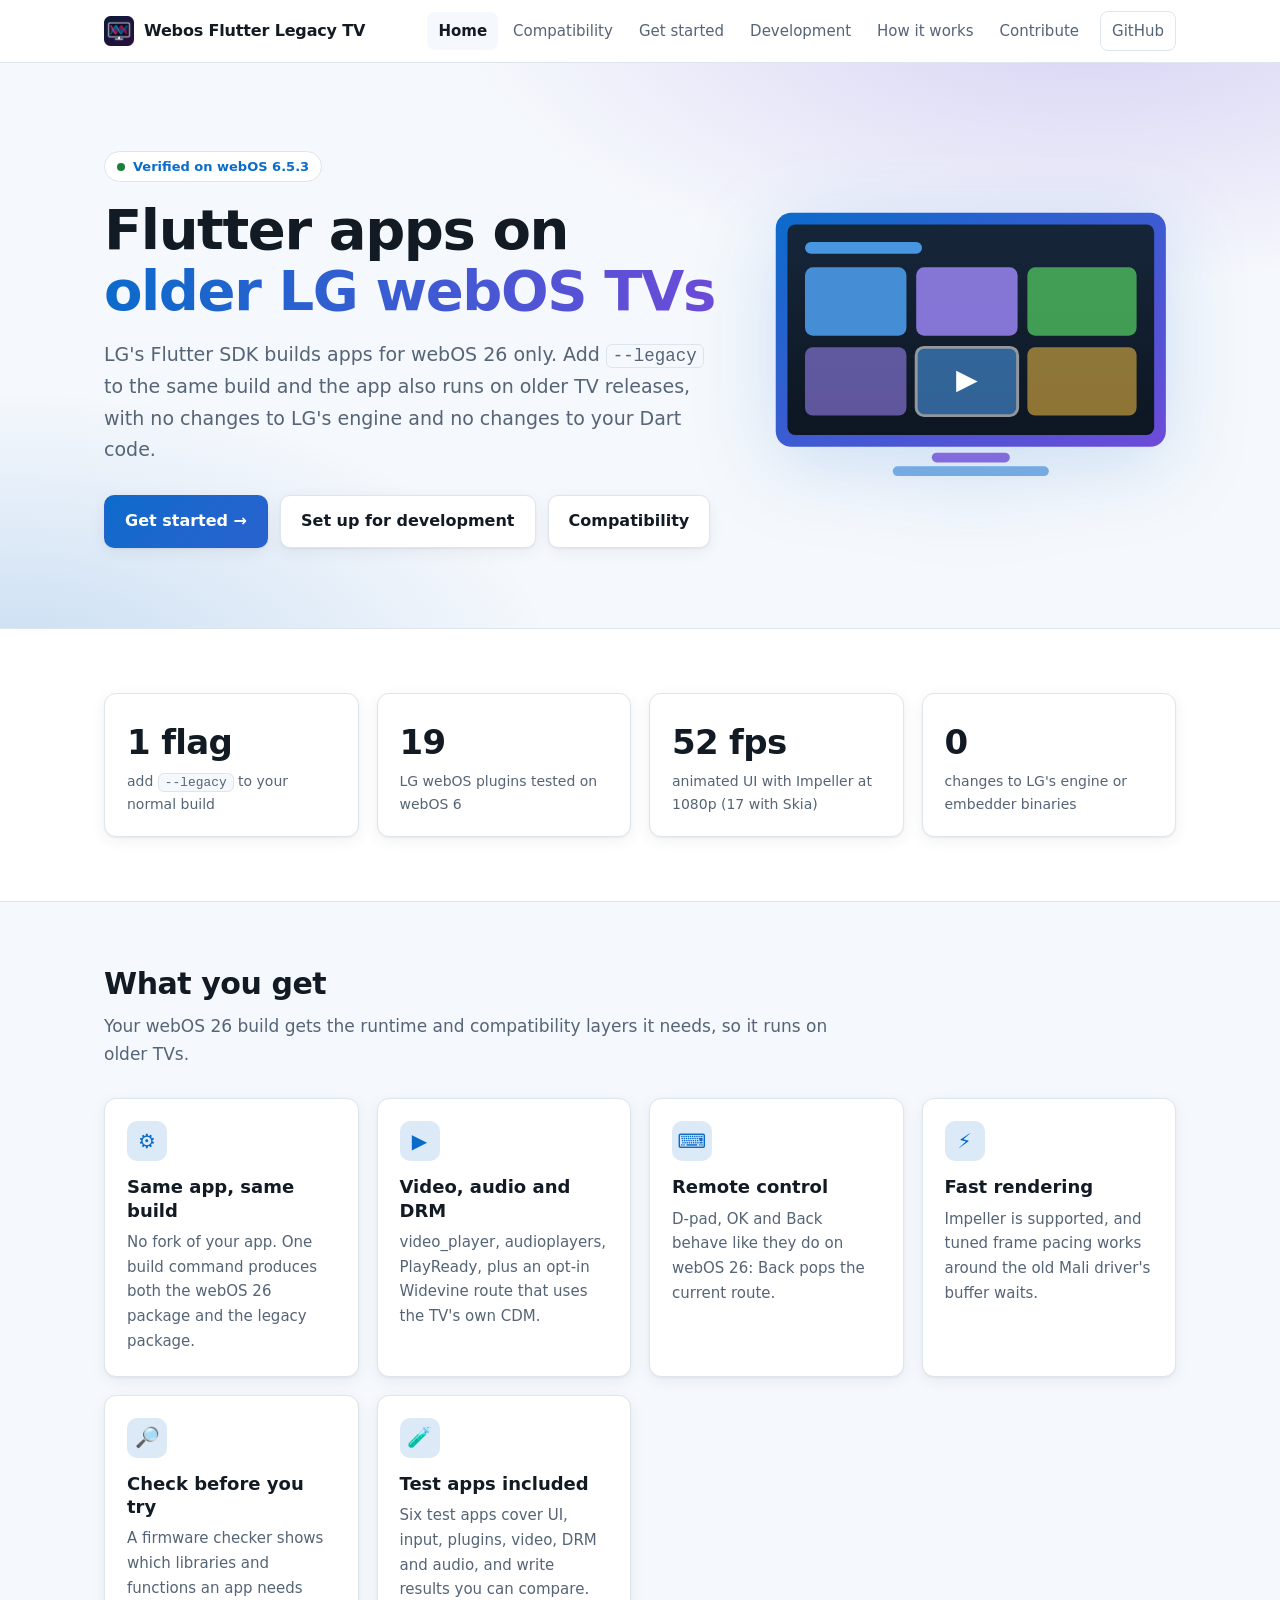
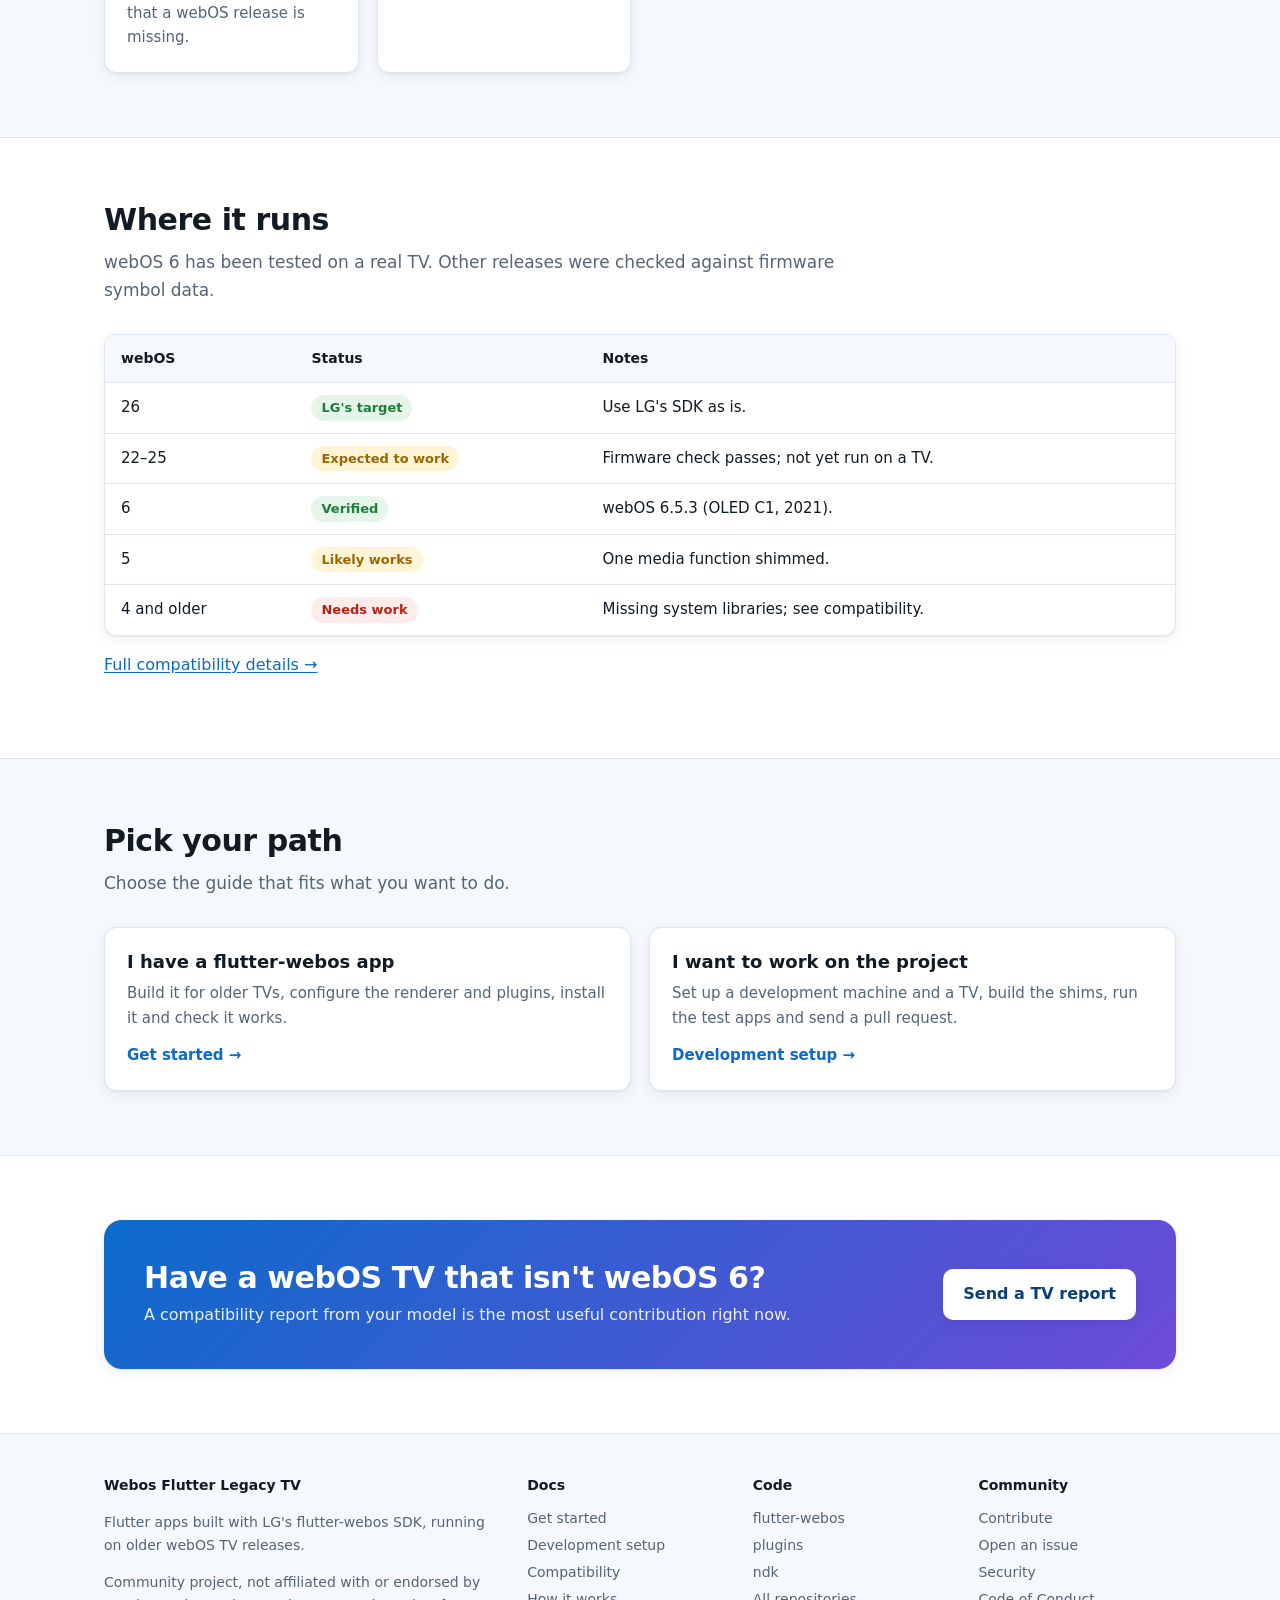
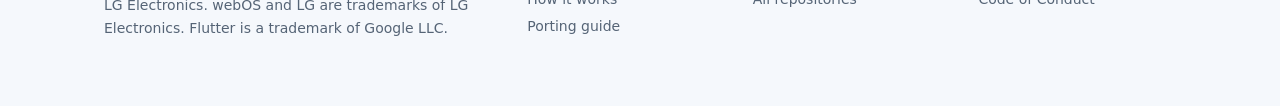
==== commit 8abf78bb: "New logo: Flutter and webOS strands twisted into a DNA helix on a TV Replaces the plain TV logo. A b" ====
--- a/index.html
+++ b/index.html
@@ -5,7 +5,7 @@
 <meta name="viewport" content="width=device-width, initial-scale=1">
 <title>Webos Flutter Legacy TV: Flutter apps on older LG webOS TVs</title>
 <meta name="description" content="Run Flutter apps built with LG's flutter-webos SDK on older webOS TV releases, starting with webOS 6. Community project.">
-<link rel="icon" href="assets/logo.svg" type="image/svg+xml">
+<link rel="icon" href="assets/brand/favicon-64.png" type="image/png">
 <link rel="stylesheet" href="assets/site.css">
 </head>
 <body>
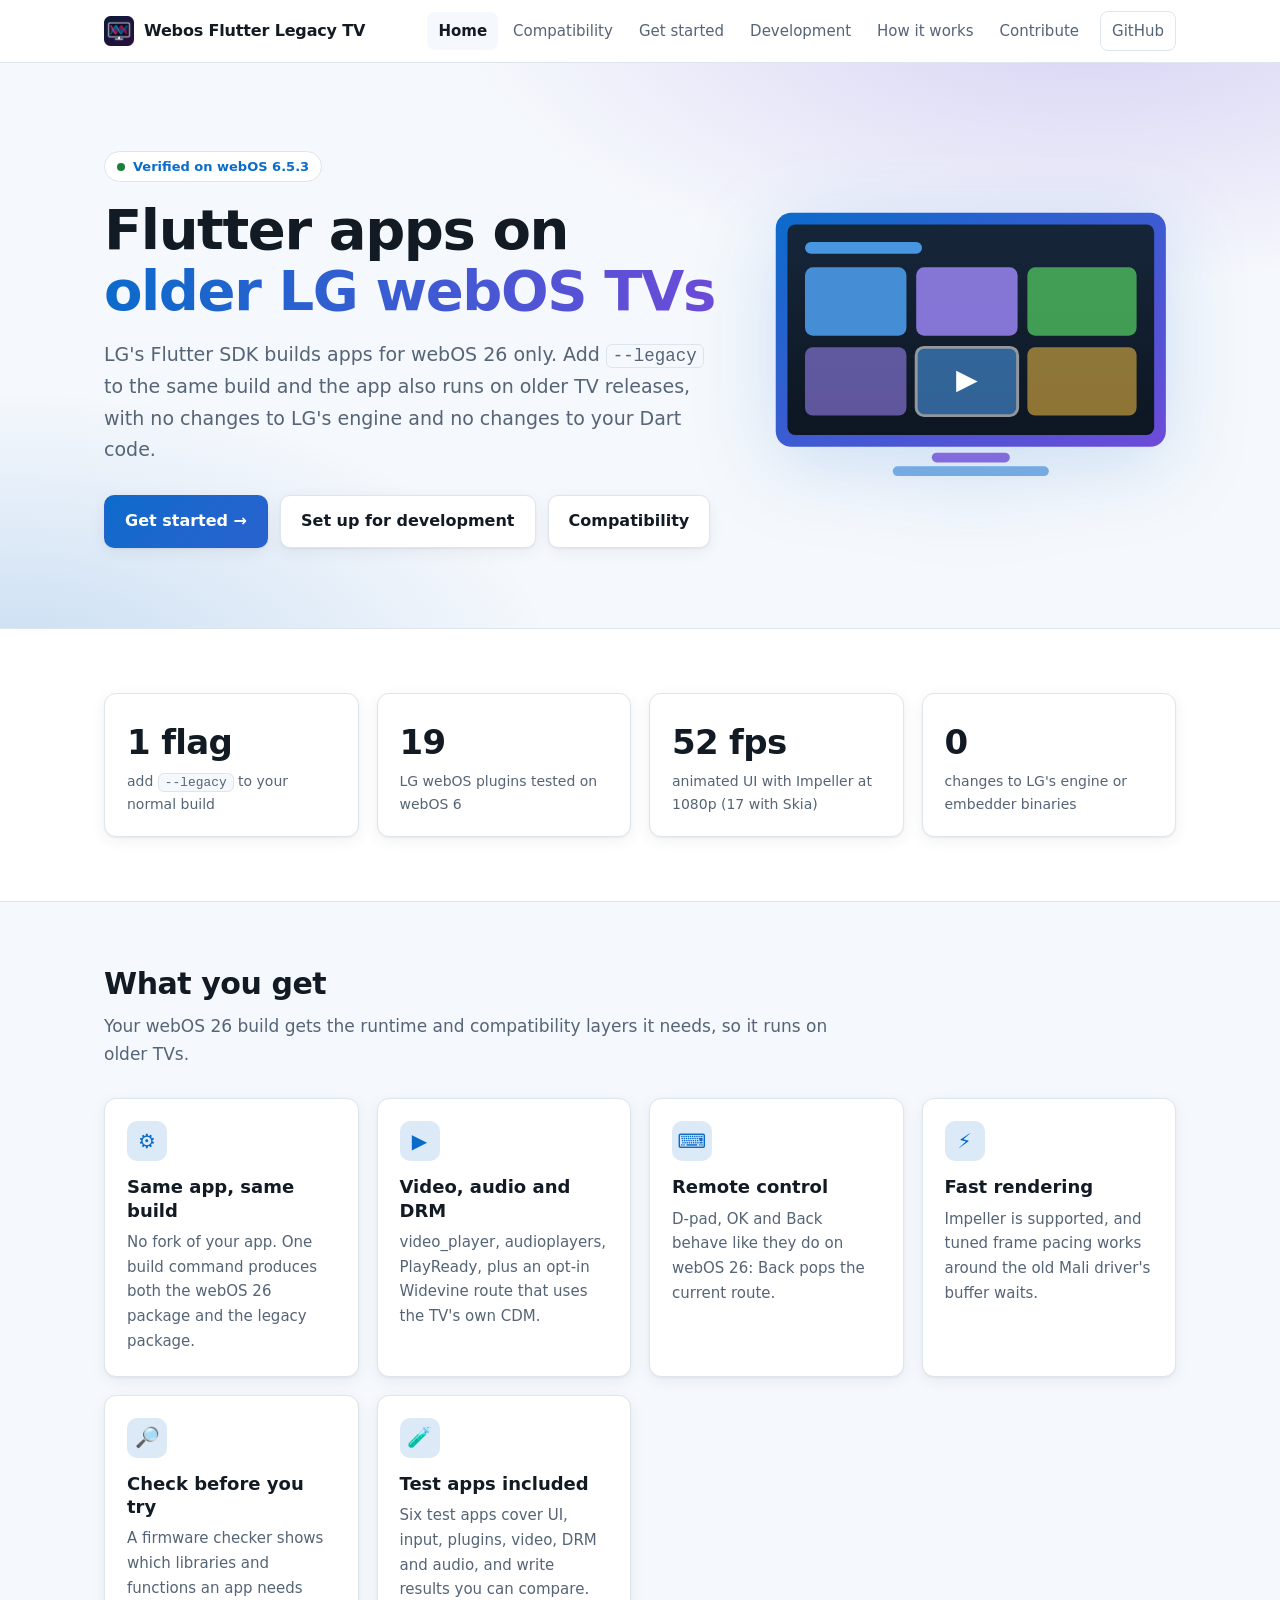
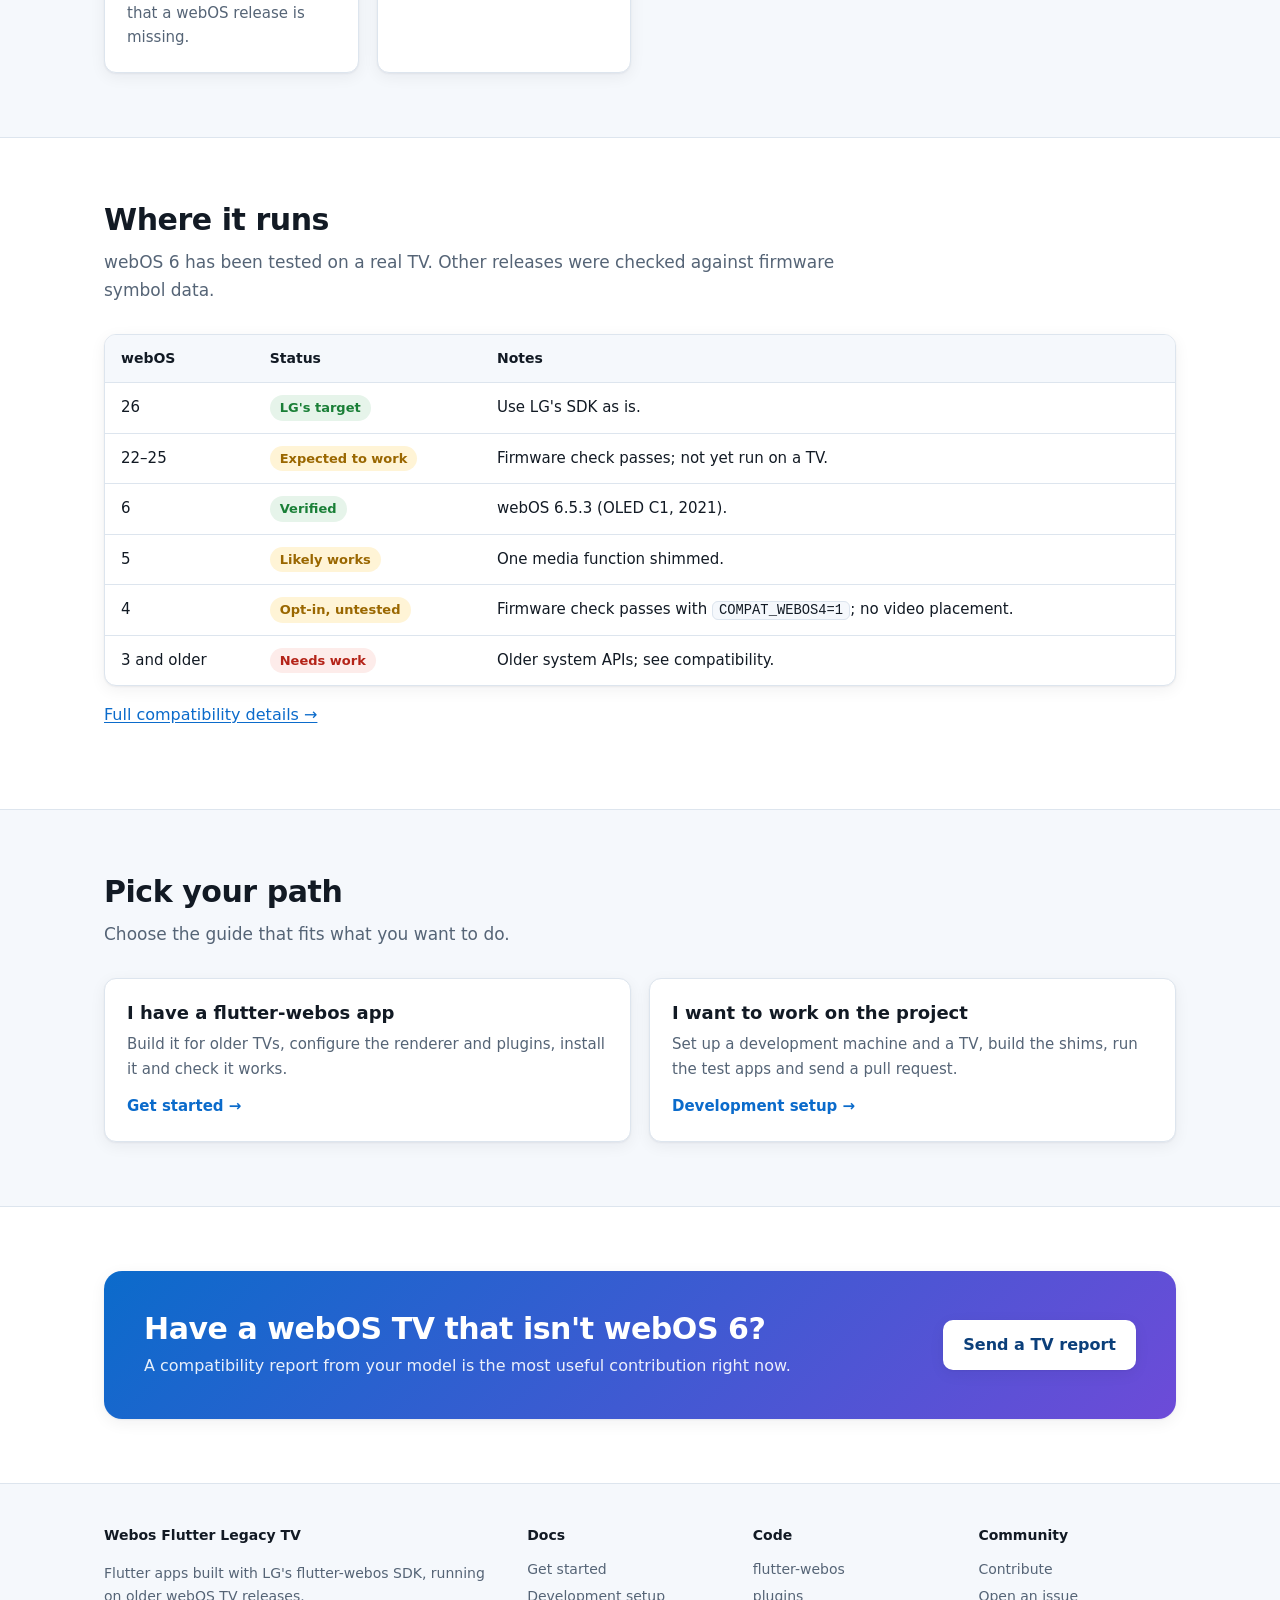
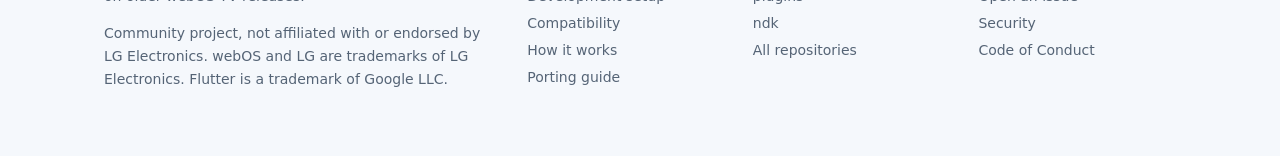
==== commit 0480b575: "Compatibility: webOS 4 is now an opt-in package awaiting a TV report" ====
--- a/index.html
+++ b/index.html
@@ -83,7 +83,8 @@
           <tr><td>22&ndash;25</td><td><span class="pill warn">Expected to work</span></td><td>Firmware check passes; not yet run on a TV.</td></tr>
           <tr><td>6</td><td><span class="pill ok">Verified</span></td><td>webOS 6.5.3 (OLED C1, 2021).</td></tr>
           <tr><td>5</td><td><span class="pill warn">Likely works</span></td><td>One media function shimmed.</td></tr>
-          <tr><td>4 and older</td><td><span class="pill no">Needs work</span></td><td>Missing system libraries; see compatibility.</td></tr>
+          <tr><td>4</td><td><span class="pill warn">Opt-in, untested</span></td><td>Firmware check passes with <code>COMPAT_WEBOS4=1</code>; no video placement.</td></tr>
+          <tr><td>3 and older</td><td><span class="pill no">Needs work</span></td><td>Older system APIs; see compatibility.</td></tr>
         </tbody>
       </table>
     </div>
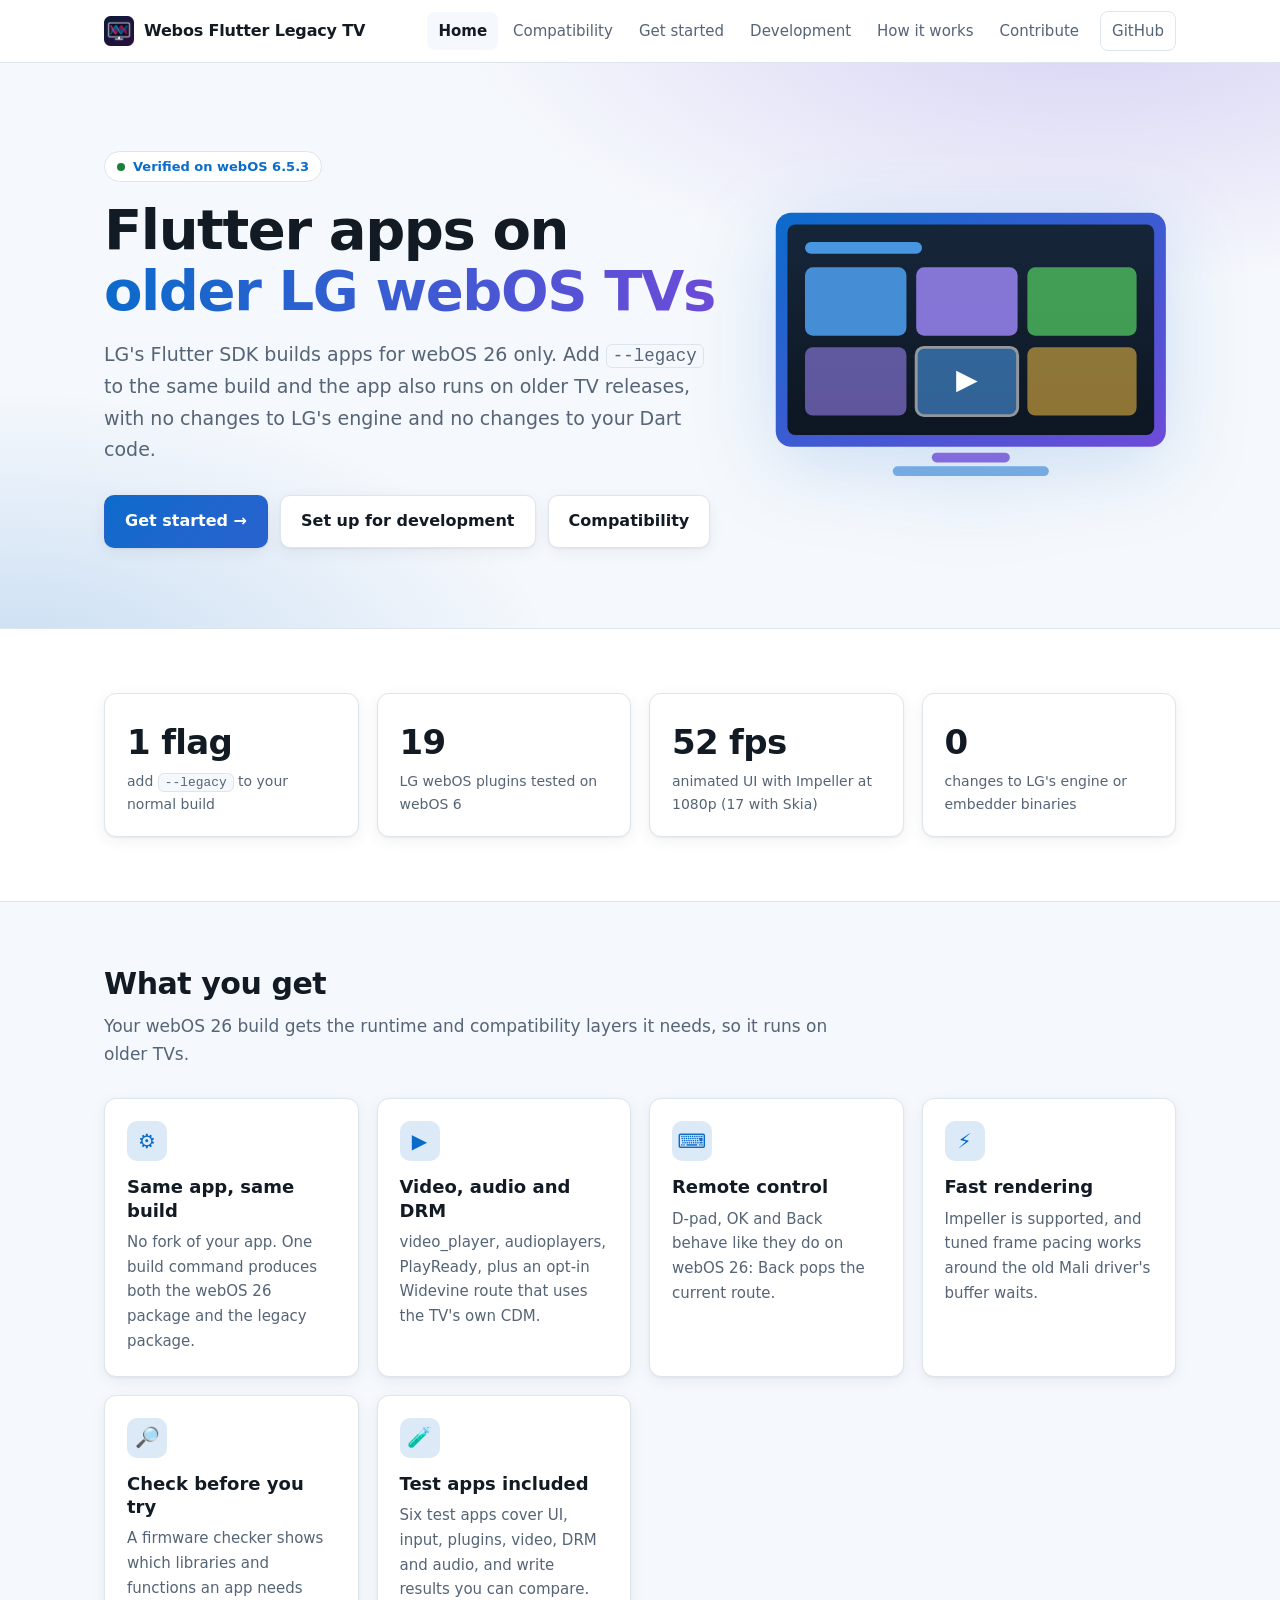
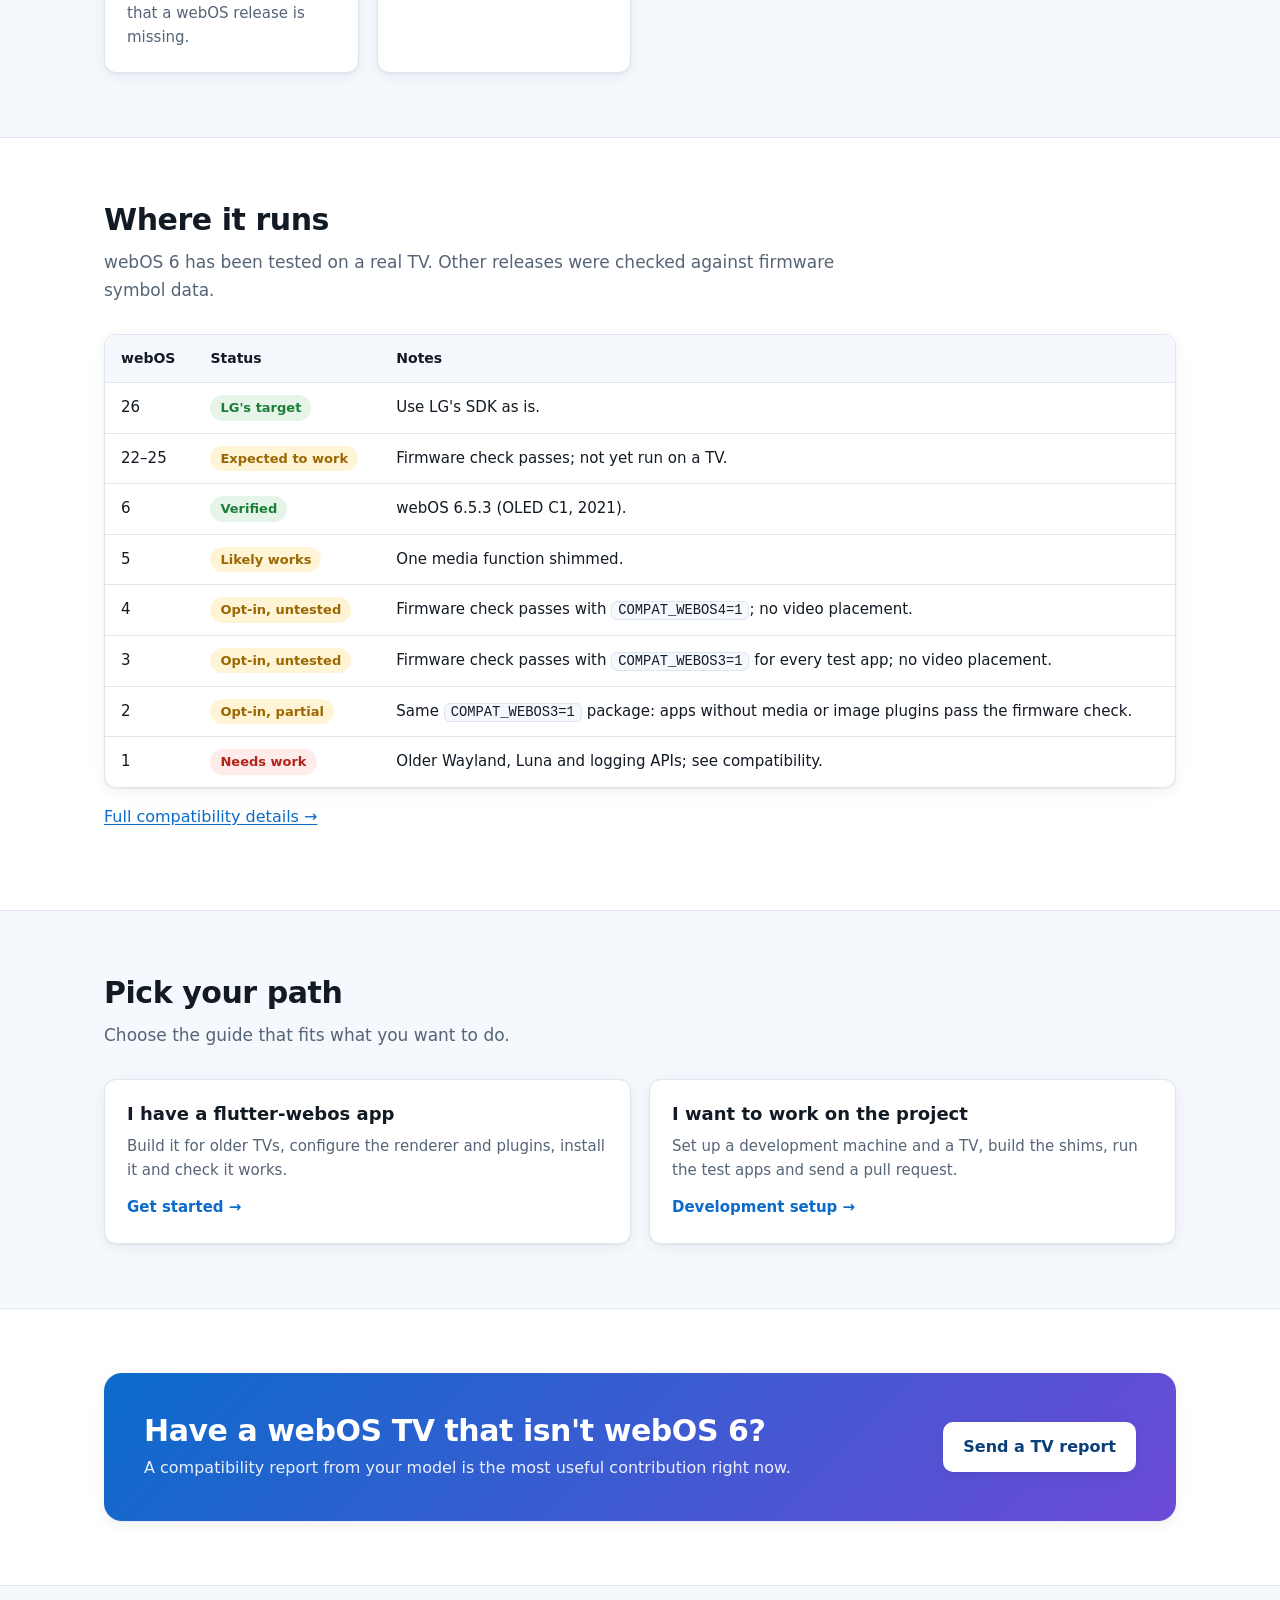
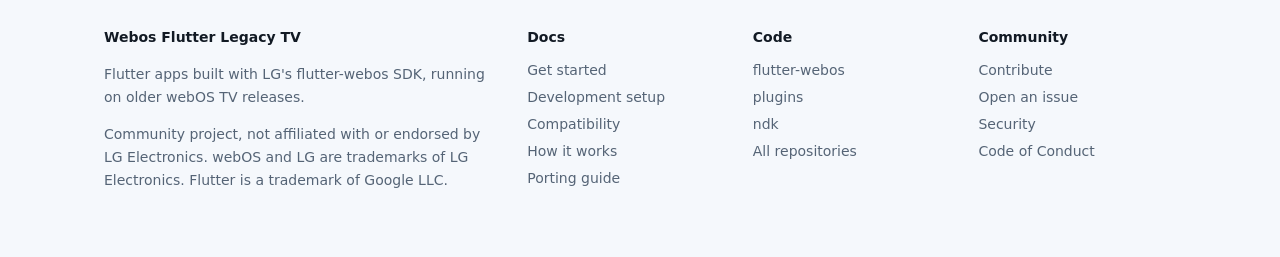
==== commit 72d8d2dc: "webOS 3 and 2 packages, two-video limit, sound confirmed - Releases (home, compatibility): webOS 3 i" ====
--- a/index.html
+++ b/index.html
@@ -84,7 +84,9 @@
           <tr><td>6</td><td><span class="pill ok">Verified</span></td><td>webOS 6.5.3 (OLED C1, 2021).</td></tr>
           <tr><td>5</td><td><span class="pill warn">Likely works</span></td><td>One media function shimmed.</td></tr>
           <tr><td>4</td><td><span class="pill warn">Opt-in, untested</span></td><td>Firmware check passes with <code>COMPAT_WEBOS4=1</code>; no video placement.</td></tr>
-          <tr><td>3 and older</td><td><span class="pill no">Needs work</span></td><td>Older system APIs; see compatibility.</td></tr>
+          <tr><td>3</td><td><span class="pill warn">Opt-in, untested</span></td><td>Firmware check passes with <code>COMPAT_WEBOS3=1</code> for every test app; no video placement.</td></tr>
+          <tr><td>2</td><td><span class="pill warn">Opt-in, partial</span></td><td>Same <code>COMPAT_WEBOS3=1</code> package: apps without media or image plugins pass the firmware check.</td></tr>
+          <tr><td>1</td><td><span class="pill no">Needs work</span></td><td>Older Wayland, Luna and logging APIs; see compatibility.</td></tr>
         </tbody>
       </table>
     </div>
